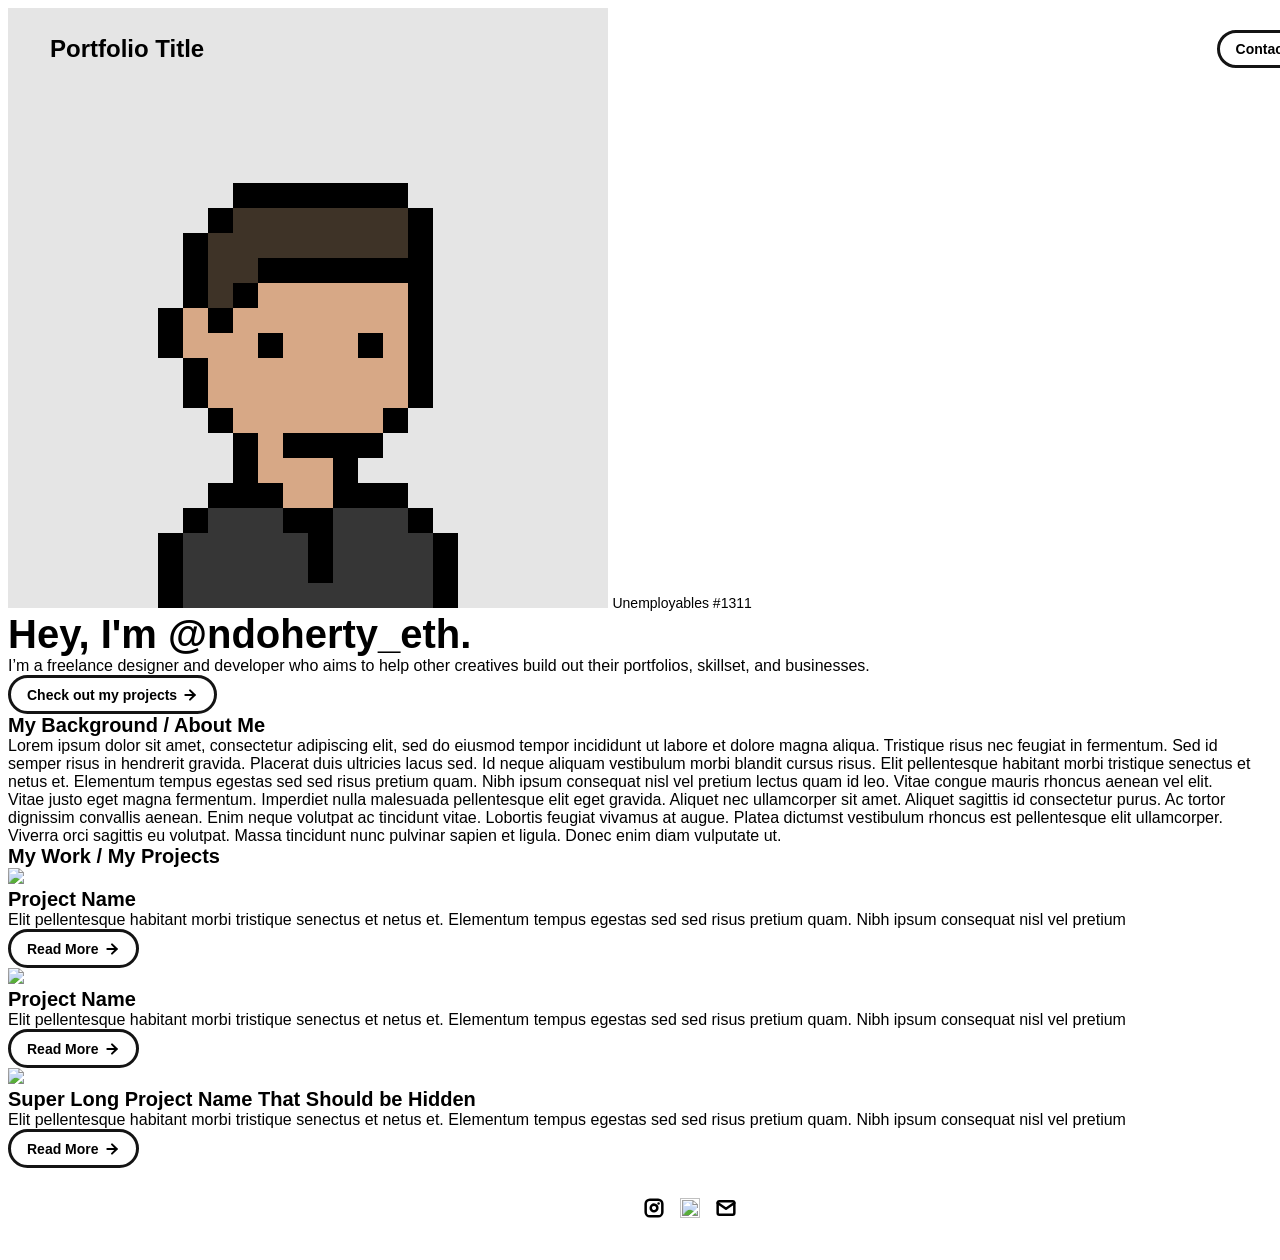
==== index.html @ 37596f7f "Initial commit" ====
<!DOCTYPE html>
<html lang="en">
	<head>
		<meta charset="utf-8">

    <!-- 
      TODO

      Upload your Unemployable (or whatever photo you like) to the assets/images folder
      and change the name of the image below to match the uploaded one

      Change the title in the <title> tag to whatever you would like the title of your portfolio to be

      This should be the same across all pages.
     -->
    <link rel="icon" href="./assets/images/1311.png" />
		<title>Unemployables Portfolio</title>
    <meta name="description" content="A portfolio template for the Unemployables community.">
    <meta name="viewport" content="width=device-width, initial-scale=1" />

		<link rel="stylesheet" href="./css/layout.css">
    <link rel="stylesheet" href="./css/typography.css">
    <link rel="stylesheet" href="./css/utilities.css">

		<script defer src="./js/script.js"></script>
	</head>
	<body>
    <!-- NAVBAR -->
    <div class="navbar">
      <a class="nav-title-link" href="./index.html">
        <!-- TODO - Change the "Portfolio Title" to whatever you want displayed in the top left -->
        <span class="nav-title">Portfolio Title</span>
         <!-- TODO - Change the email after 'mailto:' to your email address for contact -->
        <a class="button" href="mailto:whitevans.eth@gmail.com">
          <span class="button-text">Contact Me</span>
        </a>
      </a>
    </div>

    <!-- MAIN PAGE CONTENT -->
    <div id="main-content">

      <!-- PORTFOLIO HEADER -->
      <div id="portfolio-header">
        <div id="portfolio-header-image-container">
          <!-- 
            TODO

            - Change the img "src" attribute to point to the Unemployable image you uploaded (or whatever image).
            - Change the number to point to your Unemployable & replace the OpenSea link with your own
            - If you aren't using an Unemployable as your image, remove the entire "a" element
          -->
          <img src="./assets/images/1311.png" class="portfolio-header-image">
          <a class="no-underline" target="_blank" href="https://opensea.io/assets/0xe0be388ab81c47b0f098d2030a1c9ef190691a8a/1311">
            <span class="image-caption">Unemployables #1311</span>
          </a>
        </div>

          <!-- 
            TODO

            - Change the main-title to whatver you want
            - Change the body-text after that to a quick introduction to what you do
            - Edit the button text if you feel like it. It will link to the projects section below.
          -->
        <div id="portfolio-header-text-container">
            <div class="header-text">
              <span class="main-title">Hey, I'm @ndoherty_eth.</span>
              <div class="body-text">I’m a freelance designer and developer who aims to help other creatives build out their portfolios, skillset, and businesses.</div>
            </div>
            <a class="button" id="my-work-link">
              <span class="button-text">Check out my projects</span> 
              <image src="./assets/icons/arrow-right.svg" class="right-arrow-icon"/>
            </a>
        </div>
      </div>

      <!-- ABOUT SECTION -->
      <!-- 
        TODO

        - Change the subheader-text to whatever header you want
        - Add paragraphs using the <div class="body-text"></div> elements in the "about-section-content"
      -->
      <div id="about-section">
        <span class="subheader-text">My Background / About Me</span>
        <div class="about-section-content">
          <div class="body-text">Lorem ipsum dolor sit amet, consectetur adipiscing elit, sed do eiusmod tempor incididunt ut labore et dolore magna aliqua. Tristique risus nec feugiat in fermentum. Sed id semper risus in hendrerit gravida. Placerat duis ultricies lacus sed. Id neque aliquam vestibulum morbi blandit cursus risus. Elit pellentesque habitant morbi tristique senectus et netus et. Elementum tempus egestas sed sed risus pretium quam. Nibh ipsum consequat nisl vel pretium lectus quam id leo. Vitae congue mauris rhoncus aenean vel elit.</div>
          <div class="body-text">Vitae justo eget magna fermentum. Imperdiet nulla malesuada pellentesque elit eget gravida. Aliquet nec ullamcorper sit amet. Aliquet sagittis id consectetur purus. Ac tortor dignissim convallis aenean. Enim neque volutpat ac tincidunt vitae. Lobortis feugiat vivamus at augue. Platea dictumst vestibulum rhoncus est pellentesque elit ullamcorper. Viverra orci sagittis eu volutpat. Massa tincidunt nunc pulvinar sapien et ligula. Donec enim diam vulputate ut.</div>
        </div>
      </div>

      <!-- PROJECTS / MY WORK SECTION -->
      <div id="my-work-section">
        <!-- TODO - Change the subheader-text to whatever you want the Projects section header to say -->
        <span class="subheader-text">My Work / My Projects</span>

        <div class="projects-container">
          <!-- 
            TODO

            This is where the project cards live. Here's a base level project card for you to copy:
            <div class="project-card">
              <img src="./assets/images/IMAGE_NAME" class="project-image">
              <div class="project-card-text-container">
                <div class="subheader-text project-title">PROJECT_NAME</div>
                <div class="body-text project-card-text">SMALL_PROJECT_DESCRIPTION</div>
              </div>
              <a class="button" href="./project-pages/PROJECT_PAGE_NAME.html">
                <span class="button-text">Read More</span>
                <image src="./assets/icons/arrow-right.svg" class="right-arrow-icon"/>
              </a>
            </div>

            - To add a project to the this area, copy the above, paste it below this comment, and change the following:
                - IMAGE_NAME: the name of the image file in assets/images
                - PROJECT_NAME: the name of the project (keep it short, it only shows 1 line)
                - SMALL_PROJECT_DESCRIPTION: a quick project description (max 4 lines)
                - PROJECT_PAGE_NAME.html: the html filename for the project (must be in project-pages folder)
          -->
          <div class="project-card">
            <img src="./assets/images/desktop.jpeg" class="project-image">
            <div class="project-card-text-container">
              <div class="subheader-text project-title">Project Name</div>
              <div class="body-text project-card-text">Elit pellentesque habitant morbi tristique senectus et netus et. Elementum tempus egestas sed sed risus pretium quam. Nibh ipsum consequat nisl vel pretium</div>
            </div>
            <a class="button" href="./project-pages/project-template.html">
              <span class="button-text">Read More</span>
              <image src="./assets/icons/arrow-right.svg" class="right-arrow-icon"/>
            </a>
          </div>
          <div class="project-card">
            <img src="./assets/images/code.jpeg" class="project-image">
            <div class="project-card-text-container">
              <div class="subheader-text project-title">Project Name</div>
              <div class="body-text project-card-text">Elit pellentesque habitant morbi tristique senectus et netus et. Elementum tempus egestas sed sed risus pretium quam. Nibh ipsum consequat nisl vel pretium</div>
            </div>
            <a class="button" href="./project-pages/project-template.html">
              <span class="button-text">Read More</span>
              <image src="./assets/icons/arrow-right.svg" class="right-arrow-icon"/>
            </a>
          </div>
          <div class="project-card">
            <img src="./assets/images/sketchbook.jpeg" class="project-image">
            <div class="project-card-text-container">
              <div class="subheader-text project-title">Super Long Project Name That Should be Hidden</div>
              <div class="body-text project-card-text">Elit pellentesque habitant morbi tristique senectus et netus et. Elementum tempus egestas sed sed risus pretium quam. Nibh ipsum consequat nisl vel pretium</div>
            </div>
            <a class="button" href="./project-pages/project-template.html">
              <span class="button-text">Read More</span>
              <image src="./assets/icons/arrow-right.svg" class="right-arrow-icon"/>
            </a>
          </div>
        </div>
      </div>
    </div>

    <!-- FOOTER -->
    <div id="footer">
      <!-- 
        TODO - Change href to your Instagram account (can also delete entire "a" element if no Instagram) 

        This should be the same across all pages.
      -->
      <a class="icon-link" target="_blank" href="https://twitter.com/whitevans_eth">
        <image src="./assets/icons/instagram.svg" class="footer-icon"/>
      </a>
      <!-- 
        TODO - Change href to your Twitter account (can also delete entire "a" element if no Twitter) 
      
        This should be the same across all pages.
      -->
      <a class="icon-link" target="_blank" href="https://twitter.com/whitevans_eth">
        <image src="./assets/icons/twitter.svg" class="footer-icon"/>
      </a>
      <!-- 
        TODO - Change the email after "mailto" to your contact email 
      
        This should be the same across all pages.
      -->
      <a class="icon-link" href="mailto:whitevans.eth@gmail.com">
        <image src="./assets/icons/mail.svg" class="footer-icon"/>
      </a>
    </div>

	</body>
</html>
---- css/typography.css ----
body {
  font-family: "Helvetica Neue", Helvetica, Arial, sans-serif;
}

.nav-title {
  font-weight: 700;
  font-size: 24px;
}

.button-text {
  font-size: 14px;
  font-weight: 700;
}

.image-caption {
  font-size: 14px;
  font-weight: 500;
}

.main-title {
  font-size: 40px;
  font-weight: 700;
}

.subheader-text {
  font-size: 20px;
  font-weight: 700;
}

.body-text {
  font-size: 16px;
  font-weight: 500;
}

.project-card-text {
  overflow: hidden;
  text-overflow: ellipsis;
  display: -webkit-box;
  -webkit-line-clamp: 4;
  -webkit-box-orient: vertical;
}

.project-title {
  overflow: hidden;
  text-overflow: ellipsis;
  display: -webkit-box;
  -webkit-line-clamp: 1;
  -webkit-box-orient: vertical;
}
---- css/utilities.css ----
/* Icons */

.right-arrow-icon {
  width: 16px;
  height: 16px;
  margin-top: 1px;
}

.footer-icon {
  width: 20px;
  height: 20px;
}

a.icon-link {
  transition: transform 200ms ease-in-out;
}

a.icon-link:hover {
  cursor: pointer;
  stroke-width: 5;
  margin: 0;
  transform: rotate(15deg);
}


/* Navbar Styling */

.navbar {
  width: 100%;
  padding: 30px 50px;
  display: flex;
  justify-content: space-between;
  align-items: center;
  position: fixed;
  top: 0;
  left: 0;
}

.nav-title-link {
  color: black;
  text-decoration: none;
}

.nav-title-link:hover {
  text-decoration: underline;
}

/* Small devices (portrait tablets and large phones, 800px and below) */
@media only screen and (max-width: 800px) {
  .navbar {
    padding: 20px 20px;
    background-color: white
  }
}


/* Button Styling */

a.button {
  padding: 8px 16px;
  border: 3px solid #141414;
  border-radius: 50px;
  color: black;
  text-decoration: none;
  width: fit-content;
  display: flex;
  gap: 5px;
  align-items: center;
}

a.button:hover {
  text-decoration: underline;
  text-decoration-thickness: 2px;
  cursor: pointer;
}


/* Footer Styling */

#footer {
  width: 100%;
  display: flex;
  padding: 30px 50px;
  justify-content: center;
  align-items: center;
  gap: 16px;
}

/* Link Styling */
a.no-underline {
  text-decoration: none;
  color: black
}

a.no-underline:hover {
  text-decoration: underline;
  cursor: pointer;
}

/* Small devices (portrait tablets and large phones, 800px and below) */
@media only screen and (max-width: 800px) {
  #footer {
    padding: 20px 20px;
  }
}
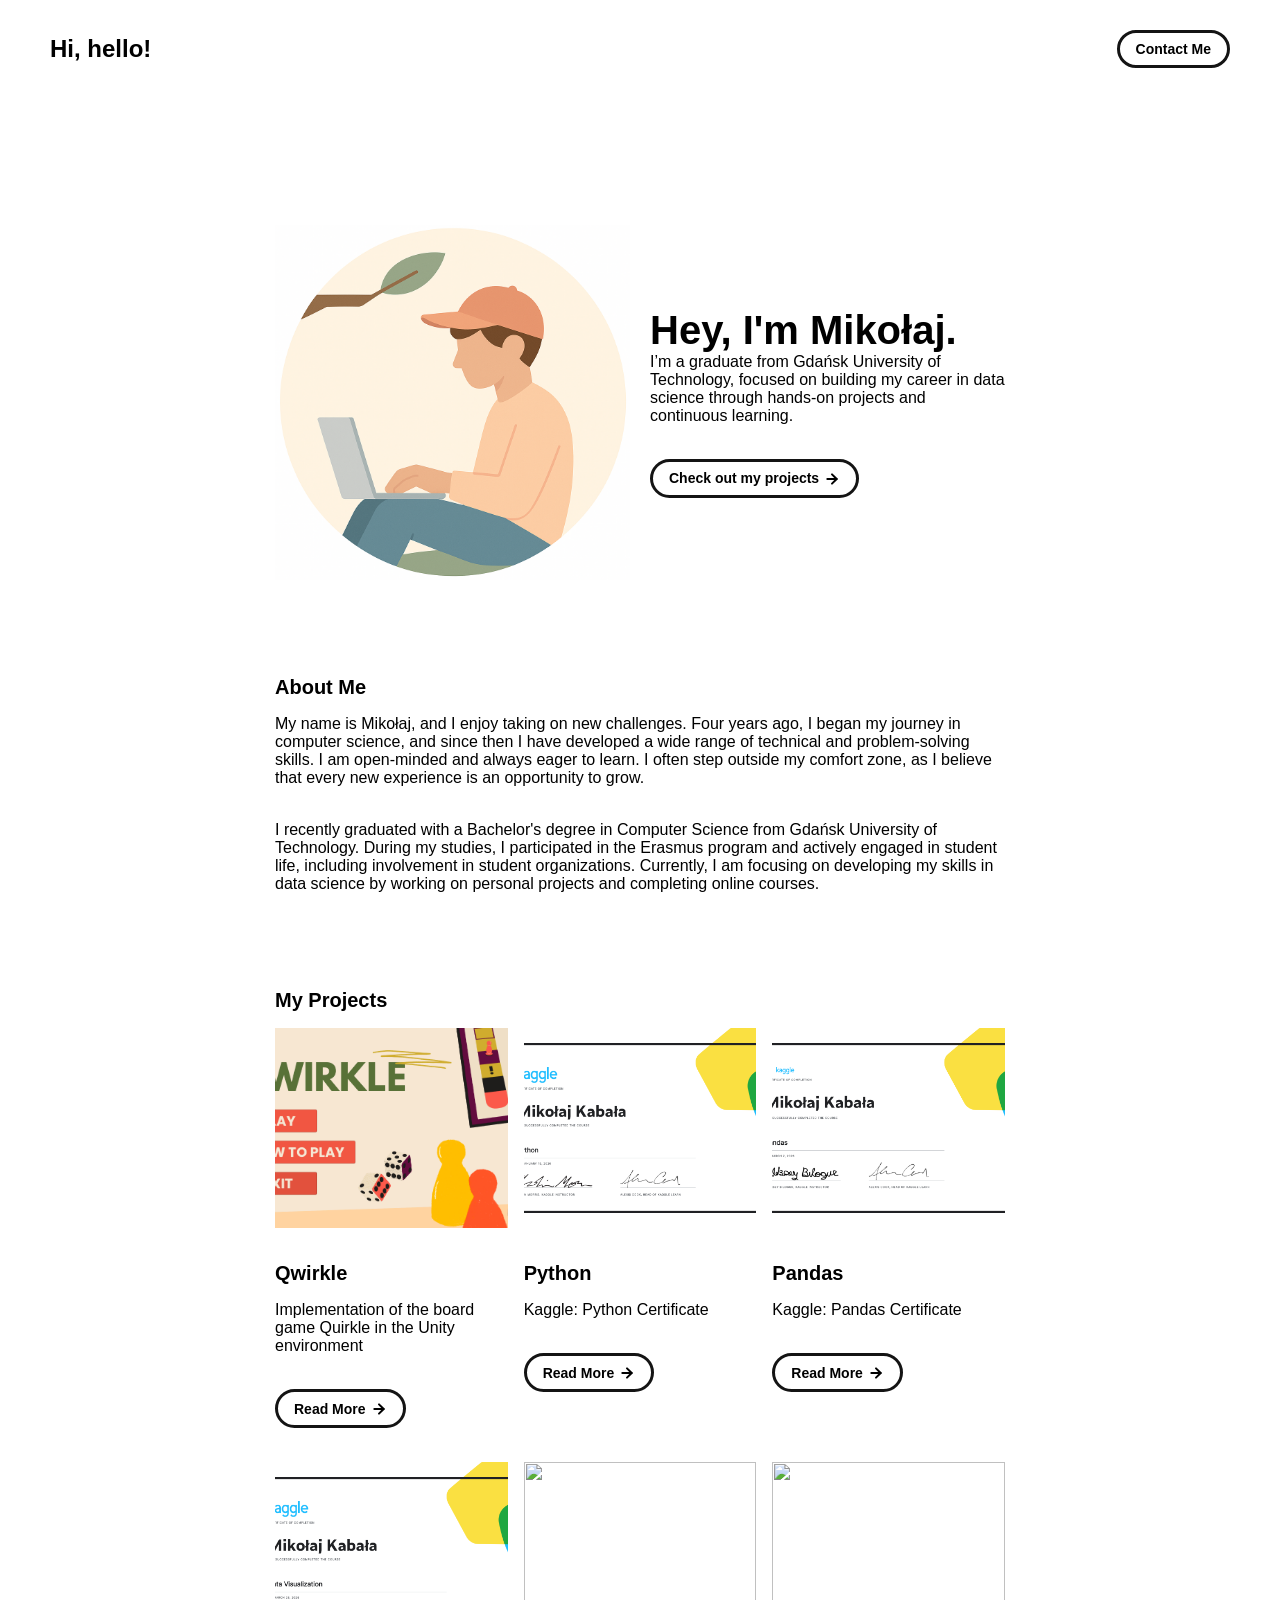
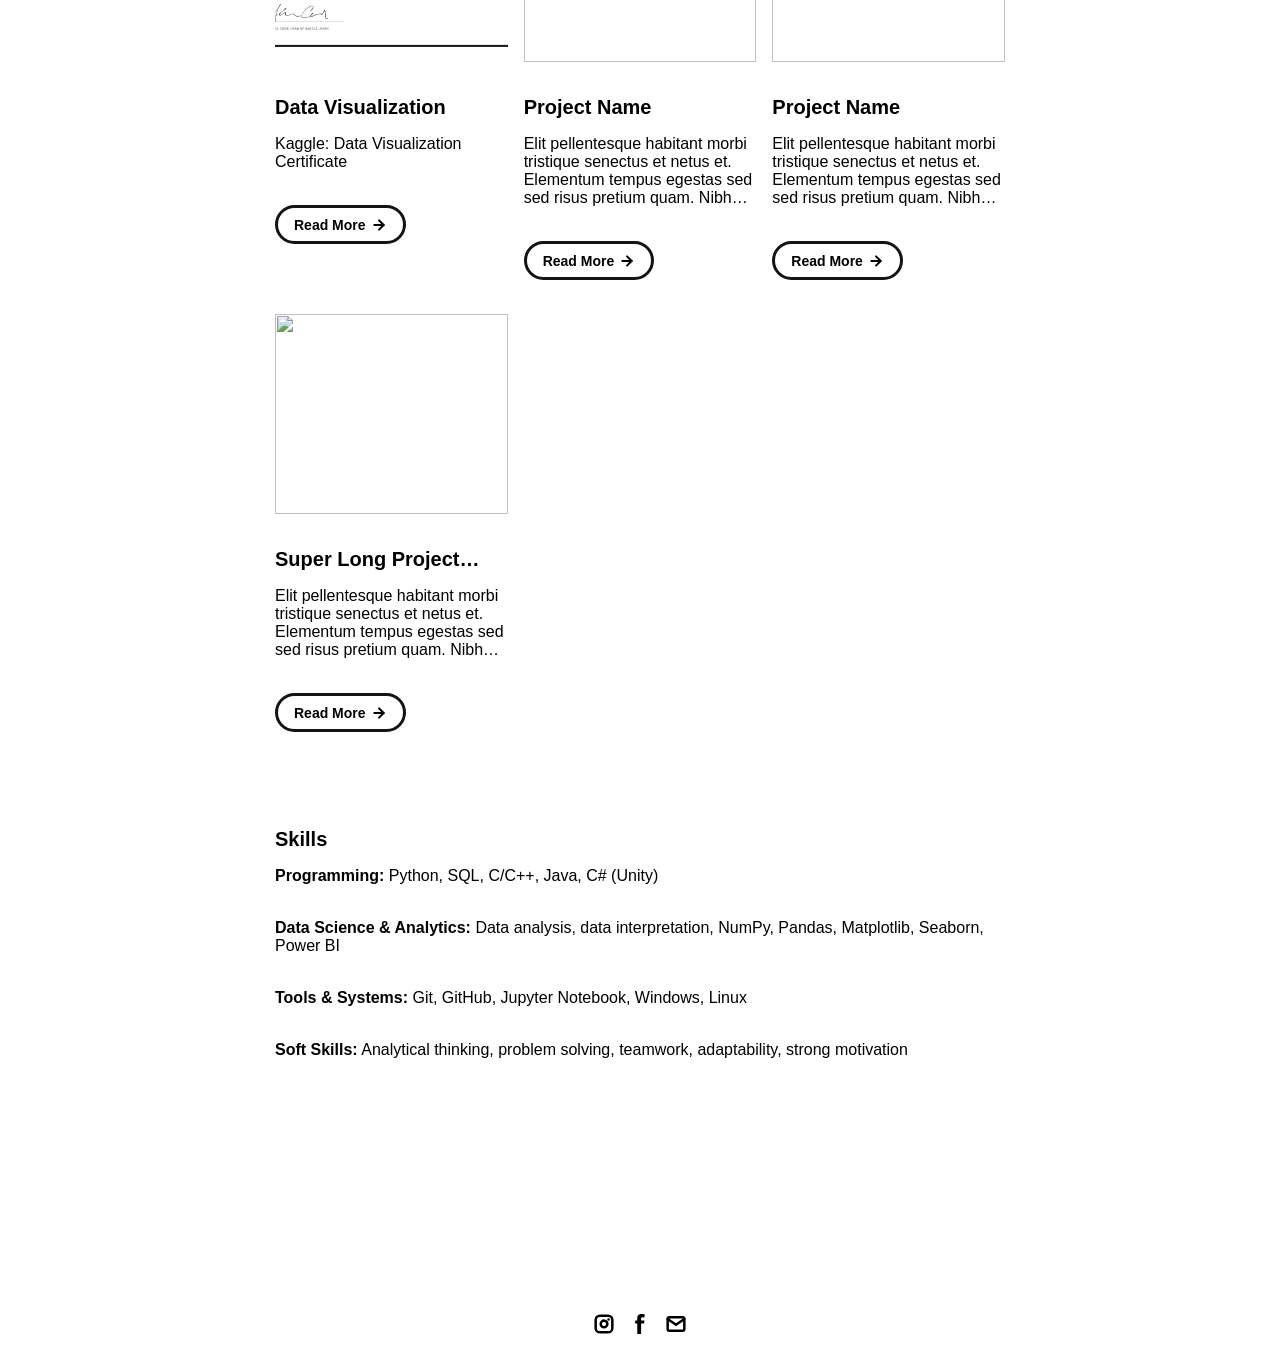
==== commit 44513ead: "Modyfikacja index.html. Ustawienie swoich danych. Wstawione certyfikaty i stronę dla Qwirkle." ====
--- a/index.html
+++ b/index.html
@@ -13,9 +13,9 @@
 
       This should be the same across all pages.
      -->
-    <link rel="icon" href="./assets/images/1311.png" />
-		<title>Unemployables Portfolio</title>
-    <meta name="description" content="A portfolio template for the Unemployables community.">
+    <link rel="icon" href="./assets/images/profile.png" />
+		<title>Portfolio, Mikołaj Kabała</title>
+    <meta name="description" content="A portfolio.">
     <meta name="viewport" content="width=device-width, initial-scale=1" />
 
 		<link rel="stylesheet" href="./css/layout.css">
@@ -29,9 +29,9 @@
     <div class="navbar">
       <a class="nav-title-link" href="./index.html">
         <!-- TODO - Change the "Portfolio Title" to whatever you want displayed in the top left -->
-        <span class="nav-title">Portfolio Title</span>
+        <span class="nav-title">Hi, hello!</span>
          <!-- TODO - Change the email after 'mailto:' to your email address for contact -->
-        <a class="button" href="mailto:whitevans.eth@gmail.com">
+        <a class="button" href="mailto:mikabala2003@gmail.com">
           <span class="button-text">Contact Me</span>
         </a>
       </a>
@@ -50,10 +50,7 @@
             - Change the number to point to your Unemployable & replace the OpenSea link with your own
             - If you aren't using an Unemployable as your image, remove the entire "a" element
           -->
-          <img src="./assets/images/1311.png" class="portfolio-header-image">
-          <a class="no-underline" target="_blank" href="https://opensea.io/assets/0xe0be388ab81c47b0f098d2030a1c9ef190691a8a/1311">
-            <span class="image-caption">Unemployables #1311</span>
-          </a>
+          <img src="./assets/images/profile.png" class="portfolio-header-image">
         </div>
 
           <!-- 
@@ -65,8 +62,8 @@
           -->
         <div id="portfolio-header-text-container">
             <div class="header-text">
-              <span class="main-title">Hey, I'm @ndoherty_eth.</span>
-              <div class="body-text">I’m a freelance designer and developer who aims to help other creatives build out their portfolios, skillset, and businesses.</div>
+              <span class="main-title">Hey, I'm Mikołaj.</span>
+              <div class="body-text">I’m a graduate from Gdańsk University of Technology, focused on building my career in data science through hands-on projects and continuous learning.</div>
             </div>
             <a class="button" id="my-work-link">
               <span class="button-text">Check out my projects</span> 
@@ -83,17 +80,17 @@
         - Add paragraphs using the <div class="body-text"></div> elements in the "about-section-content"
       -->
       <div id="about-section">
-        <span class="subheader-text">My Background / About Me</span>
+        <span class="subheader-text">About Me</span>
         <div class="about-section-content">
-          <div class="body-text">Lorem ipsum dolor sit amet, consectetur adipiscing elit, sed do eiusmod tempor incididunt ut labore et dolore magna aliqua. Tristique risus nec feugiat in fermentum. Sed id semper risus in hendrerit gravida. Placerat duis ultricies lacus sed. Id neque aliquam vestibulum morbi blandit cursus risus. Elit pellentesque habitant morbi tristique senectus et netus et. Elementum tempus egestas sed sed risus pretium quam. Nibh ipsum consequat nisl vel pretium lectus quam id leo. Vitae congue mauris rhoncus aenean vel elit.</div>
-          <div class="body-text">Vitae justo eget magna fermentum. Imperdiet nulla malesuada pellentesque elit eget gravida. Aliquet nec ullamcorper sit amet. Aliquet sagittis id consectetur purus. Ac tortor dignissim convallis aenean. Enim neque volutpat ac tincidunt vitae. Lobortis feugiat vivamus at augue. Platea dictumst vestibulum rhoncus est pellentesque elit ullamcorper. Viverra orci sagittis eu volutpat. Massa tincidunt nunc pulvinar sapien et ligula. Donec enim diam vulputate ut.</div>
+          <div class="body-text">My name is Mikołaj, and I enjoy taking on new challenges. Four years ago, I began my journey in computer science, and since then I have developed a wide range of technical and problem-solving skills. I am open-minded and always eager to learn. I often step outside my comfort zone, as I believe that every new experience is an opportunity to grow.</div>
+          <div class="body-text">I recently graduated with a Bachelor's degree in Computer Science from Gdańsk University of Technology. During my studies, I participated in the Erasmus program and actively engaged in student life, including involvement in student organizations. Currently, I am focusing on developing my skills in data science by working on personal projects and completing online courses.</div>
         </div>
       </div>
 
       <!-- PROJECTS / MY WORK SECTION -->
       <div id="my-work-section">
         <!-- TODO - Change the subheader-text to whatever you want the Projects section header to say -->
-        <span class="subheader-text">My Work / My Projects</span>
+        <span class="subheader-text">My Projects</span>
 
         <div class="projects-container">
           <!-- 
@@ -118,6 +115,58 @@
                 - SMALL_PROJECT_DESCRIPTION: a quick project description (max 4 lines)
                 - PROJECT_PAGE_NAME.html: the html filename for the project (must be in project-pages folder)
           -->
+          
+          <!-- Qwirle -->
+          <div class="project-card">
+            <img src="./assets/images/qwirkle.png" class="project-image">
+            <div class="project-card-text-container">
+              <div class="subheader-text project-title">Qwirkle</div>
+              <div class="body-text project-card-text">Implementation of the board game Quirkle in the Unity environment</div>
+            </div>
+            <a class="button" href="./project-pages/qwirkle.html">
+              <span class="button-text">Read More</span>
+              <image src="./assets/icons/arrow-right.svg" class="right-arrow-icon"/>
+            </a>
+          </div>
+
+          <!-- Cert Python -->
+          <div class="project-card">
+            <img src="./assets/images/certPython.png" class="project-image">
+            <div class="project-card-text-container">
+              <div class="subheader-text project-title">Python</div>
+              <div class="body-text project-card-text">Kaggle: Python Certificate</div>
+            </div>
+            <a class="button" href="https://www.kaggle.com/learn/python" target="_blank">
+              <span class="button-text">Read More</span>
+              <image src="./assets/icons/arrow-right.svg" class="right-arrow-icon"/>
+            </a>
+          </div>
+
+          <!-- Cert Pandas -->
+          <div class="project-card">
+            <img src="./assets/images/certPandas.png" class="project-image">
+            <div class="project-card-text-container">
+              <div class="subheader-text project-title">Pandas</div>
+              <div class="body-text project-card-text">Kaggle: Pandas Certificate</div>
+            </div>
+            <a class="button" href="https://www.kaggle.com/learn/pandas" target="_blank">
+              <span class="button-text">Read More</span>
+              <image src="./assets/icons/arrow-right.svg" class="right-arrow-icon"/>
+            </a>
+          </div>
+          
+          <!-- Cert Data Visualization -->
+          <div class="project-card">
+            <img src="./assets/images/certDataVisualization.png" class="project-image">
+            <div class="project-card-text-container">
+              <div class="subheader-text project-title">Data Visualization</div>
+              <div class="body-text project-card-text">Kaggle: Data Visualization Certificate</div>
+            </div>
+            <a class="button" href="https://www.kaggle.com/learn/data-visualization" target="_blank">
+              <span class="button-text">Read More</span>
+              <image src="./assets/icons/arrow-right.svg" class="right-arrow-icon"/>
+            </a>
+          </div>
           <div class="project-card">
             <img src="./assets/images/desktop.jpeg" class="project-image">
             <div class="project-card-text-container">
@@ -129,6 +178,7 @@
               <image src="./assets/icons/arrow-right.svg" class="right-arrow-icon"/>
             </a>
           </div>
+          
           <div class="project-card">
             <img src="./assets/images/code.jpeg" class="project-image">
             <div class="project-card-text-container">
@@ -153,8 +203,33 @@
           </div>
         </div>
       </div>
+
+        <!-- SKILLS -->
+        <div id="skills-section">
+          <span class="subheader-text">Skills</span>
+          <div class="skills-section-content">
+    
+            <div class="body-text">
+              <strong>Programming:</strong> Python, SQL, C/C++, Java, C# (Unity)
+            </div>
+
+            <div class="body-text">
+              <strong>Data Science & Analytics:</strong> Data analysis, data interpretation, NumPy, Pandas, Matplotlib, Seaborn, Power BI
+            </div>
+
+            <div class="body-text">
+              <strong>Tools & Systems:</strong> Git, GitHub, Jupyter Notebook, Windows, Linux
+            </div>
+
+            <div class="body-text">
+              <strong>Soft Skills:</strong> Analytical thinking, problem solving, teamwork, adaptability, strong motivation
+            </div>
+
+          </div>
+        </div>
     </div>
-
+    
+    
     <!-- FOOTER -->
     <div id="footer">
       <!-- 
@@ -162,7 +237,7 @@
 
         This should be the same across all pages.
       -->
-      <a class="icon-link" target="_blank" href="https://twitter.com/whitevans_eth">
+      <a class="icon-link" target="_blank" href="https://www.instagram.com/mikolaj.kabalaaa">
         <image src="./assets/icons/instagram.svg" class="footer-icon"/>
       </a>
       <!-- 
@@ -170,15 +245,15 @@
       
         This should be the same across all pages.
       -->
-      <a class="icon-link" target="_blank" href="https://twitter.com/whitevans_eth">
-        <image src="./assets/icons/twitter.svg" class="footer-icon"/>
+      <a class="icon-link" target="_blank" href="https://www.facebook.com/share/14WxhyULjJt/?mibextid=wwXIfr">
+        <image src="./assets/icons/fb.svg" class="footer-icon"/>
       </a>
       <!-- 
         TODO - Change the email after "mailto" to your contact email 
       
         This should be the same across all pages.
       -->
-      <a class="icon-link" href="mailto:whitevans.eth@gmail.com">
+      <a class="icon-link" href="mailto:mikabala2003@gmail.com">
         <image src="./assets/icons/mail.svg" class="footer-icon"/>
       </a>
     </div>
--- a/css/layout.css
+++ b/css/layout.css
@@ -0,0 +1,236 @@
+* {
+  box-sizing: border-box;
+}
+
+html {
+  text-size-adjust: none;
+  -webkit-text-size-adjust: none;
+  -moz-text-size-adjust: none;
+  -ms-text-size-adjust: none;
+}
+
+body {
+  margin: 0;
+  -webkit-font-smoothing: antialiased;
+  -moz-osx-font-smoothing: grayscale;
+}
+
+
+
+
+/* Main Page Layout */
+
+#main-content {
+  margin: 225px 425px;
+  display: flex;
+  flex-direction: column;
+  gap: 96px;
+}
+
+
+
+
+/* Portfolio Header */
+
+#portfolio-header {
+  display: flex;
+  gap: 20px;
+  align-items: center;
+}
+
+#portfolio-header-image-container {
+  display: flex;
+  flex-direction: column;
+  gap: 10px;
+  flex-basis: 50%;
+}
+
+.portfolio-header-image {
+  width: 100%;
+  height: auto;
+}
+
+#portfolio-header-text-container {
+  display: flex;
+  flex-direction: column;
+  gap: 34px;
+  flex-basis: 50%;
+}
+
+
+
+
+/* About Section */
+
+#about-section {
+  display: flex;
+  flex-direction: column;
+  gap: 16px;
+}
+
+.about-section-content {
+  display: flex;
+  flex-direction: column;
+  gap: 34px;
+}
+
+
+/* Skills Section */
+
+#skills-section {
+  display: flex;
+  flex-direction: column;
+  gap: 16px;
+}
+
+.skills-section-content {
+  display: flex;
+  flex-direction: column;
+  gap: 34px;
+}
+
+
+/* Project Section */
+
+#my-work-section {
+  display: flex;
+  flex-direction: column;
+  gap: 16px;
+}
+
+.projects-container {
+  display: flex;
+  gap: 34px 16px;
+  flex-wrap: wrap;
+}
+
+    /* Project Cards */
+
+    .project-card {
+      max-width: calc((100% - 32px) / 3);
+      display: flex;
+      flex-direction: column;
+      gap: 34px;
+    }
+
+    .project-card-text-container {
+      flex-direction: column;
+      display: flex;
+      gap: 16px
+    }
+
+    .project-image {
+      width: 100%;
+      height: 200px;
+      object-fit: cover;
+      object-position: center;
+    }
+
+
+
+
+/* Project Pages */
+
+#project-header {
+  display: flex;
+  flex-direction: column;
+  gap: 16px;
+}
+
+.project-header-image {
+  width: 100%;
+  height: auto;
+}
+
+#project-details {
+  display: flex;
+  flex-direction: column;
+  gap: 16px;
+}
+
+.project-details-content {
+  display: flex;
+  flex-direction: column;
+  gap: 34px;
+}
+
+    /* Project Gallery */
+
+    #project-gallery {
+      display: flex;
+      flex-direction: column;
+      gap: 16px;
+    }
+
+    .project-gallery-content {
+      display: flex;
+      flex-wrap: wrap;
+      gap: 34px 16px;
+    }
+
+    .gallery-image-container {
+      width: 100%;
+      display: flex;
+      flex-direction: column;
+      gap: 10px;
+    }
+
+    .gallery-image-container.half-width {
+      width: calc((100% - 16px) / 2);
+    }
+
+    .gallery-image {
+      width: 100%;
+      height: auto;
+    }
+
+
+/* Extra Extra large devices (large laptops and desktops, 1200px and below) */
+@media only screen and (max-width: 1600px) {
+  #main-content {
+    margin: 225px 275px;
+  }
+}
+
+/* Extra large devices (large laptops and desktops, 1200px and below) */
+@media only screen and (max-width: 1200px) {
+  #main-content {
+    margin: 225px 175px;
+  }
+}
+
+/* Large devices (laptops/desktops, 1000px and below) */
+@media only screen and (max-width: 1000px) {
+  #main-content {
+    margin: 225px 75px;
+  }
+}
+
+/* Small devices (portrait tablets and large phones, 800px and below) */
+@media only screen and (max-width: 800px) {
+  #main-content {
+    margin: 150px 50px;
+  }
+
+  #portfolio-header {
+    flex-direction: column;
+  }
+
+  .project-card {
+    max-width: calc((100% - 16px) / 2);
+  }
+}
+
+/* Small devices (portrait tablets and large phones, 600px and below) */
+@media only screen and (max-width: 600px) {
+  #main-content {
+    margin: 125px 20px;
+  }
+
+  .project-card {
+    max-width: 100%;
+  }
+}
+
+
+
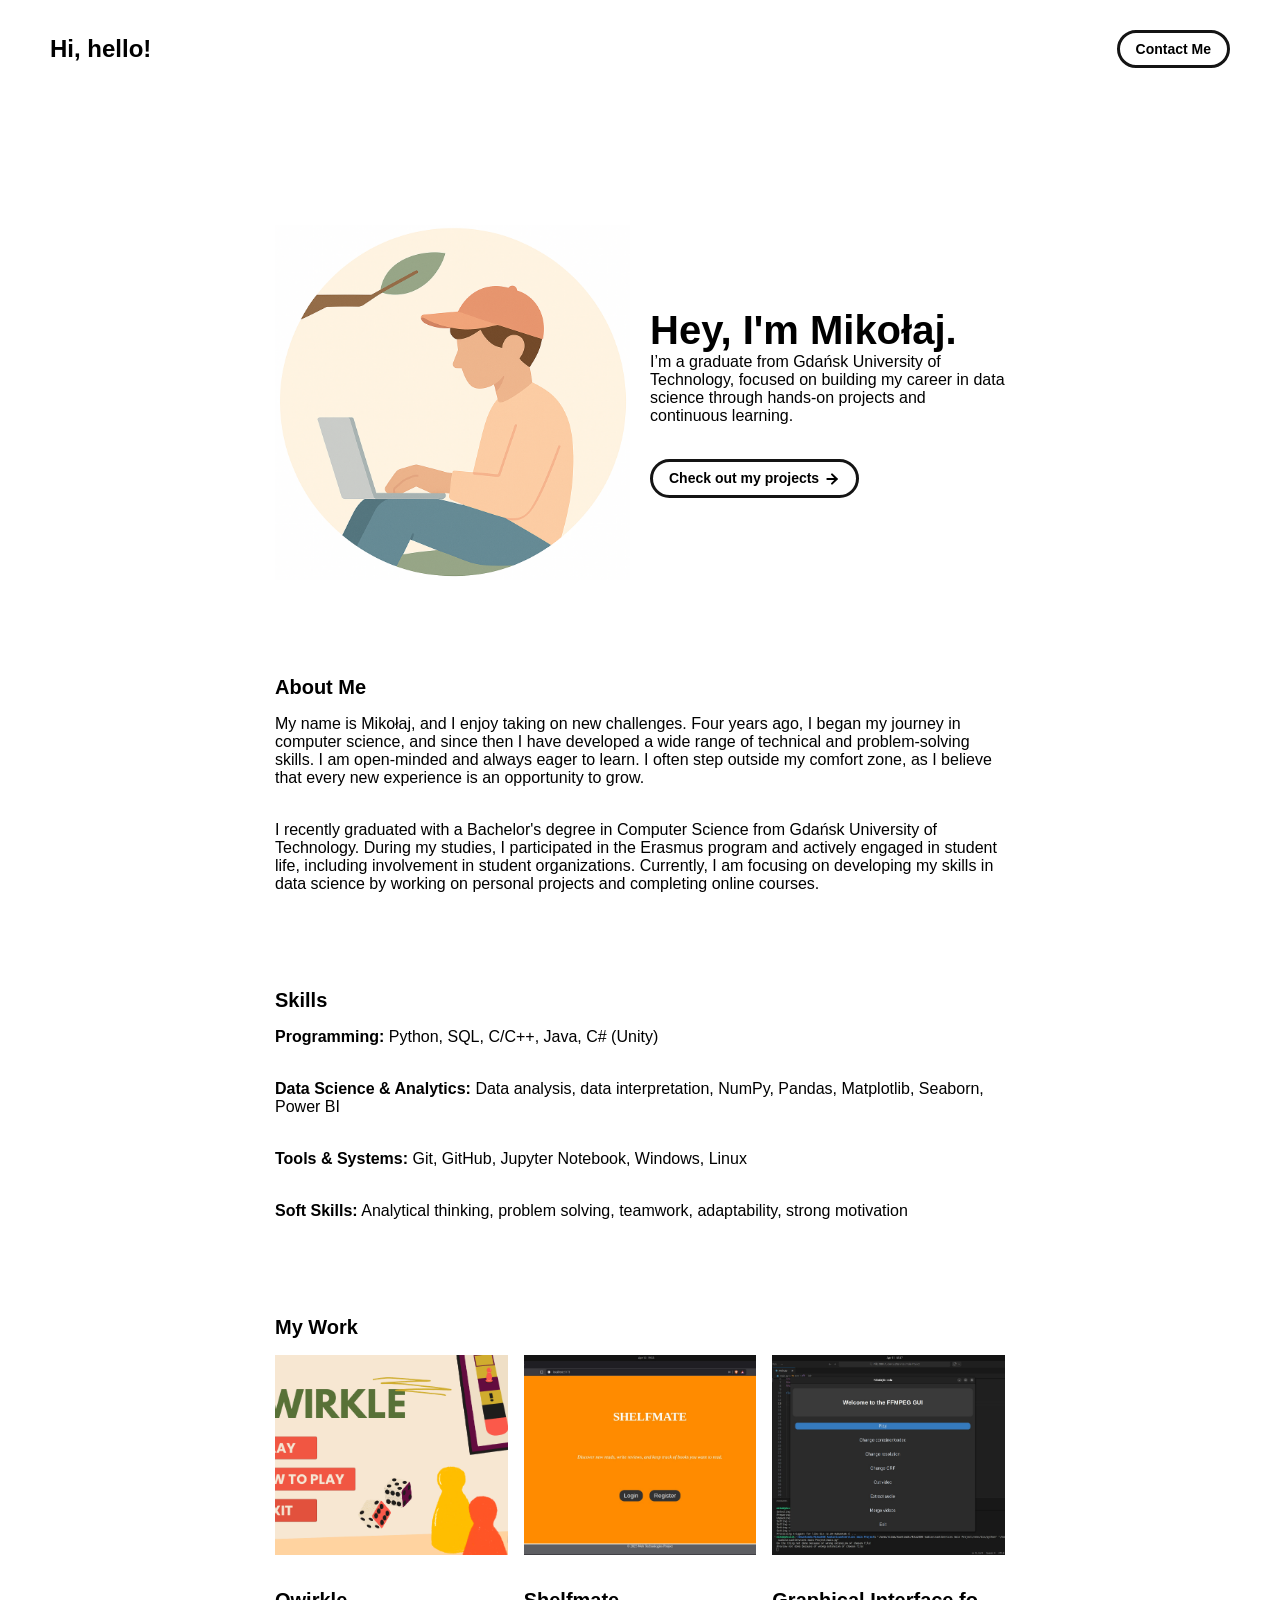
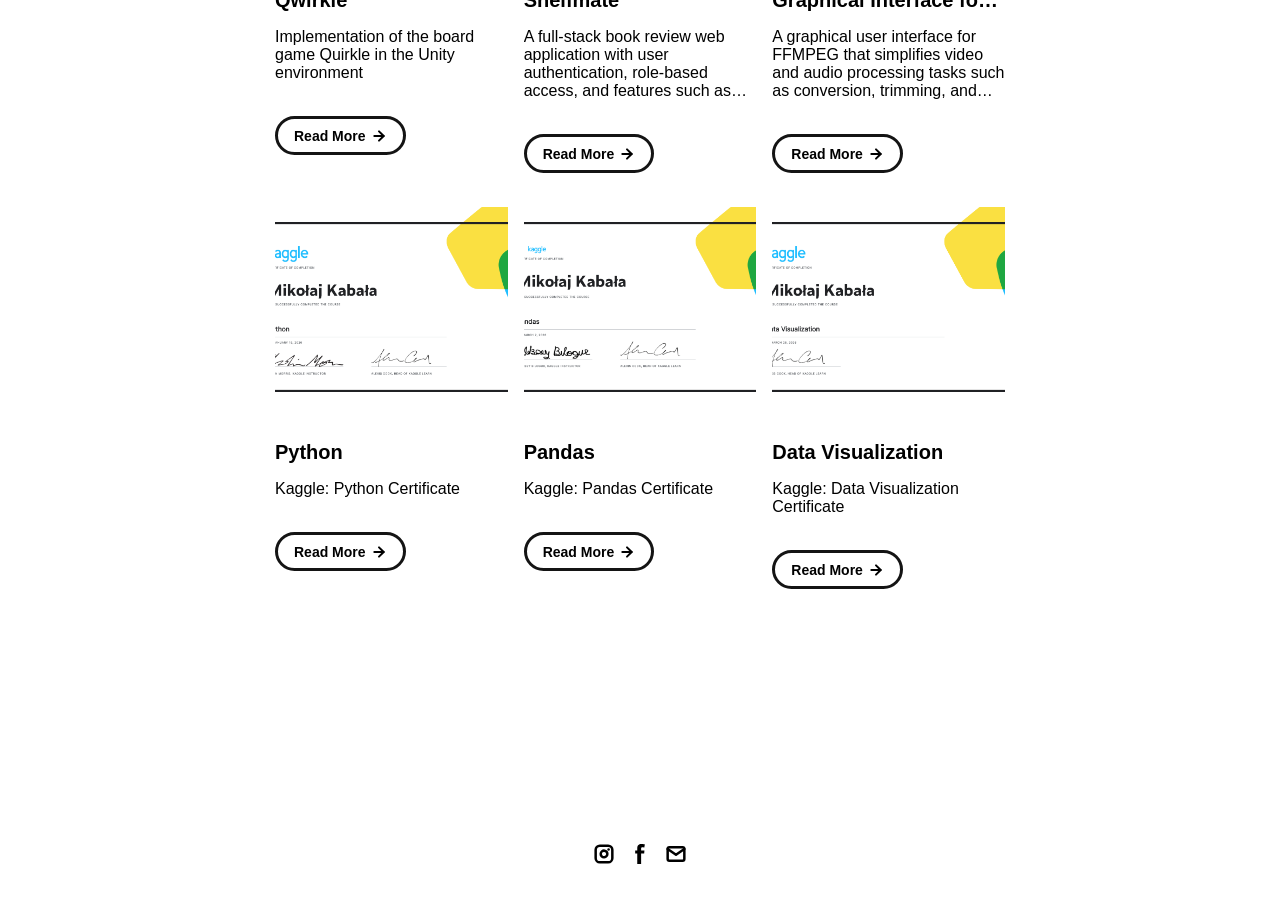
==== commit 69d6bf53: "Dodałem projekty i osobne page do nich" ====
--- a/index.html
+++ b/index.html
@@ -28,9 +28,9 @@
     <!-- NAVBAR -->
     <div class="navbar">
       <a class="nav-title-link" href="./index.html">
-        <!-- TODO - Change the "Portfolio Title" to whatever you want displayed in the top left -->
+        
         <span class="nav-title">Hi, hello!</span>
-         <!-- TODO - Change the email after 'mailto:' to your email address for contact -->
+        
         <a class="button" href="mailto:mikabala2003@gmail.com">
           <span class="button-text">Contact Me</span>
         </a>
@@ -43,23 +43,9 @@
       <!-- PORTFOLIO HEADER -->
       <div id="portfolio-header">
         <div id="portfolio-header-image-container">
-          <!-- 
-            TODO
-
-            - Change the img "src" attribute to point to the Unemployable image you uploaded (or whatever image).
-            - Change the number to point to your Unemployable & replace the OpenSea link with your own
-            - If you aren't using an Unemployable as your image, remove the entire "a" element
-          -->
           <img src="./assets/images/profile.png" class="portfolio-header-image">
         </div>
 
-          <!-- 
-            TODO
-
-            - Change the main-title to whatver you want
-            - Change the body-text after that to a quick introduction to what you do
-            - Edit the button text if you feel like it. It will link to the projects section below.
-          -->
         <div id="portfolio-header-text-container">
             <div class="header-text">
               <span class="main-title">Hey, I'm Mikołaj.</span>
@@ -73,12 +59,6 @@
       </div>
 
       <!-- ABOUT SECTION -->
-      <!-- 
-        TODO
-
-        - Change the subheader-text to whatever header you want
-        - Add paragraphs using the <div class="body-text"></div> elements in the "about-section-content"
-      -->
       <div id="about-section">
         <span class="subheader-text">About Me</span>
         <div class="about-section-content">
@@ -86,39 +66,40 @@
           <div class="body-text">I recently graduated with a Bachelor's degree in Computer Science from Gdańsk University of Technology. During my studies, I participated in the Erasmus program and actively engaged in student life, including involvement in student organizations. Currently, I am focusing on developing my skills in data science by working on personal projects and completing online courses.</div>
         </div>
       </div>
+      
+      <!-- SKILLS -->
+      <div id="skills-section">
+        <span class="subheader-text">Skills</span>
+        <div class="skills-section-content">
+  
+          <div class="body-text">
+            <strong>Programming:</strong> Python, SQL, C/C++, Java, C# (Unity)
+          </div>
+
+          <div class="body-text">
+            <strong>Data Science & Analytics:</strong> Data analysis, data interpretation, NumPy, Pandas, Matplotlib, Seaborn, Power BI
+          </div>
+
+          <div class="body-text">
+            <strong>Tools & Systems:</strong> Git, GitHub, Jupyter Notebook, Windows, Linux
+          </div>
+
+          <div class="body-text">
+            <strong>Soft Skills:</strong> Analytical thinking, problem solving, teamwork, adaptability, strong motivation
+          </div>
+
+        </div>
+      </div>
 
       <!-- PROJECTS / MY WORK SECTION -->
       <div id="my-work-section">
-        <!-- TODO - Change the subheader-text to whatever you want the Projects section header to say -->
-        <span class="subheader-text">My Projects</span>
+        <span class="subheader-text">My Work</span>
 
         <div class="projects-container">
-          <!-- 
-            TODO
-
-            This is where the project cards live. Here's a base level project card for you to copy:
-            <div class="project-card">
-              <img src="./assets/images/IMAGE_NAME" class="project-image">
-              <div class="project-card-text-container">
-                <div class="subheader-text project-title">PROJECT_NAME</div>
-                <div class="body-text project-card-text">SMALL_PROJECT_DESCRIPTION</div>
-              </div>
-              <a class="button" href="./project-pages/PROJECT_PAGE_NAME.html">
-                <span class="button-text">Read More</span>
-                <image src="./assets/icons/arrow-right.svg" class="right-arrow-icon"/>
-              </a>
-            </div>
-
-            - To add a project to the this area, copy the above, paste it below this comment, and change the following:
-                - IMAGE_NAME: the name of the image file in assets/images
-                - PROJECT_NAME: the name of the project (keep it short, it only shows 1 line)
-                - SMALL_PROJECT_DESCRIPTION: a quick project description (max 4 lines)
-                - PROJECT_PAGE_NAME.html: the html filename for the project (must be in project-pages folder)
-          -->
           
           <!-- Qwirle -->
           <div class="project-card">
-            <img src="./assets/images/qwirkle.png" class="project-image">
+            <img src="./assets/images/qwirkle/qwirkle.png" class="project-image">
             <div class="project-card-text-container">
               <div class="subheader-text project-title">Qwirkle</div>
               <div class="body-text project-card-text">Implementation of the board game Quirkle in the Unity environment</div>
@@ -129,9 +110,35 @@
             </a>
           </div>
 
+          <!-- Shelfmate -->
+          <div class="project-card">
+            <img src="./assets/images/Shelfmate/ShelfmateHome.jpg" class="project-image">
+            <div class="project-card-text-container">
+              <div class="subheader-text project-title">Shelfmate</div>
+              <div class="body-text project-card-text">A full-stack book review web application with user authentication, role-based access, and features such as book browsing, reviews, and personal reading lists.</div>
+            </div>
+            <a class="button" href="./project-pages/Shelfmate.html">
+              <span class="button-text">Read More</span>
+              <image src="./assets/icons/arrow-right.svg" class="right-arrow-icon"/>
+            </a>
+          </div>
+
+          <!-- FFMPEG -->
+          <div class="project-card">
+            <img src="./assets/images/FFMPEG/FFMPEG.jpg" class="project-image">
+            <div class="project-card-text-container">
+              <div class="subheader-text project-title">Graphical Interface for FFMPEG</div>
+              <div class="body-text project-card-text">A graphical user interface for FFMPEG that simplifies video and audio processing tasks such as conversion, trimming, and extraction.</div>
+            </div>
+            <a class="button" href="./project-pages/FFMPEG.html">
+              <span class="button-text">Read More</span>
+              <image src="./assets/icons/arrow-right.svg" class="right-arrow-icon"/>
+            </a>
+          </div>
+
           <!-- Cert Python -->
           <div class="project-card">
-            <img src="./assets/images/certPython.png" class="project-image">
+            <img src="./assets/images/cert/certPython.png" class="project-image">
             <div class="project-card-text-container">
               <div class="subheader-text project-title">Python</div>
               <div class="body-text project-card-text">Kaggle: Python Certificate</div>
@@ -144,7 +151,7 @@
 
           <!-- Cert Pandas -->
           <div class="project-card">
-            <img src="./assets/images/certPandas.png" class="project-image">
+            <img src="./assets/images/cert/certPandas.png" class="project-image">
             <div class="project-card-text-container">
               <div class="subheader-text project-title">Pandas</div>
               <div class="body-text project-card-text">Kaggle: Pandas Certificate</div>
@@ -157,7 +164,7 @@
           
           <!-- Cert Data Visualization -->
           <div class="project-card">
-            <img src="./assets/images/certDataVisualization.png" class="project-image">
+            <img src="./assets/images/cert/certDataVisualization.png" class="project-image">
             <div class="project-card-text-container">
               <div class="subheader-text project-title">Data Visualization</div>
               <div class="body-text project-card-text">Kaggle: Data Visualization Certificate</div>
@@ -167,92 +174,22 @@
               <image src="./assets/icons/arrow-right.svg" class="right-arrow-icon"/>
             </a>
           </div>
-          <div class="project-card">
-            <img src="./assets/images/desktop.jpeg" class="project-image">
-            <div class="project-card-text-container">
-              <div class="subheader-text project-title">Project Name</div>
-              <div class="body-text project-card-text">Elit pellentesque habitant morbi tristique senectus et netus et. Elementum tempus egestas sed sed risus pretium quam. Nibh ipsum consequat nisl vel pretium</div>
-            </div>
-            <a class="button" href="./project-pages/project-template.html">
-              <span class="button-text">Read More</span>
-              <image src="./assets/icons/arrow-right.svg" class="right-arrow-icon"/>
-            </a>
-          </div>
-          
-          <div class="project-card">
-            <img src="./assets/images/code.jpeg" class="project-image">
-            <div class="project-card-text-container">
-              <div class="subheader-text project-title">Project Name</div>
-              <div class="body-text project-card-text">Elit pellentesque habitant morbi tristique senectus et netus et. Elementum tempus egestas sed sed risus pretium quam. Nibh ipsum consequat nisl vel pretium</div>
-            </div>
-            <a class="button" href="./project-pages/project-template.html">
-              <span class="button-text">Read More</span>
-              <image src="./assets/icons/arrow-right.svg" class="right-arrow-icon"/>
-            </a>
-          </div>
-          <div class="project-card">
-            <img src="./assets/images/sketchbook.jpeg" class="project-image">
-            <div class="project-card-text-container">
-              <div class="subheader-text project-title">Super Long Project Name That Should be Hidden</div>
-              <div class="body-text project-card-text">Elit pellentesque habitant morbi tristique senectus et netus et. Elementum tempus egestas sed sed risus pretium quam. Nibh ipsum consequat nisl vel pretium</div>
-            </div>
-            <a class="button" href="./project-pages/project-template.html">
-              <span class="button-text">Read More</span>
-              <image src="./assets/icons/arrow-right.svg" class="right-arrow-icon"/>
-            </a>
-          </div>
         </div>
       </div>
-
-        <!-- SKILLS -->
-        <div id="skills-section">
-          <span class="subheader-text">Skills</span>
-          <div class="skills-section-content">
-    
-            <div class="body-text">
-              <strong>Programming:</strong> Python, SQL, C/C++, Java, C# (Unity)
-            </div>
-
-            <div class="body-text">
-              <strong>Data Science & Analytics:</strong> Data analysis, data interpretation, NumPy, Pandas, Matplotlib, Seaborn, Power BI
-            </div>
-
-            <div class="body-text">
-              <strong>Tools & Systems:</strong> Git, GitHub, Jupyter Notebook, Windows, Linux
-            </div>
-
-            <div class="body-text">
-              <strong>Soft Skills:</strong> Analytical thinking, problem solving, teamwork, adaptability, strong motivation
-            </div>
-
-          </div>
-        </div>
     </div>
     
     
     <!-- FOOTER -->
     <div id="footer">
-      <!-- 
-        TODO - Change href to your Instagram account (can also delete entire "a" element if no Instagram) 
 
-        This should be the same across all pages.
-      -->
       <a class="icon-link" target="_blank" href="https://www.instagram.com/mikolaj.kabalaaa">
         <image src="./assets/icons/instagram.svg" class="footer-icon"/>
       </a>
-      <!-- 
-        TODO - Change href to your Twitter account (can also delete entire "a" element if no Twitter) 
-      
-        This should be the same across all pages.
-      -->
+
       <a class="icon-link" target="_blank" href="https://www.facebook.com/share/14WxhyULjJt/?mibextid=wwXIfr">
         <image src="./assets/icons/fb.svg" class="footer-icon"/>
       </a>
-      <!-- 
-        TODO - Change the email after "mailto" to your contact email 
-      
-        This should be the same across all pages.
-      -->
+
       <a class="icon-link" href="mailto:mikabala2003@gmail.com">
         <image src="./assets/icons/mail.svg" class="footer-icon"/>
       </a>
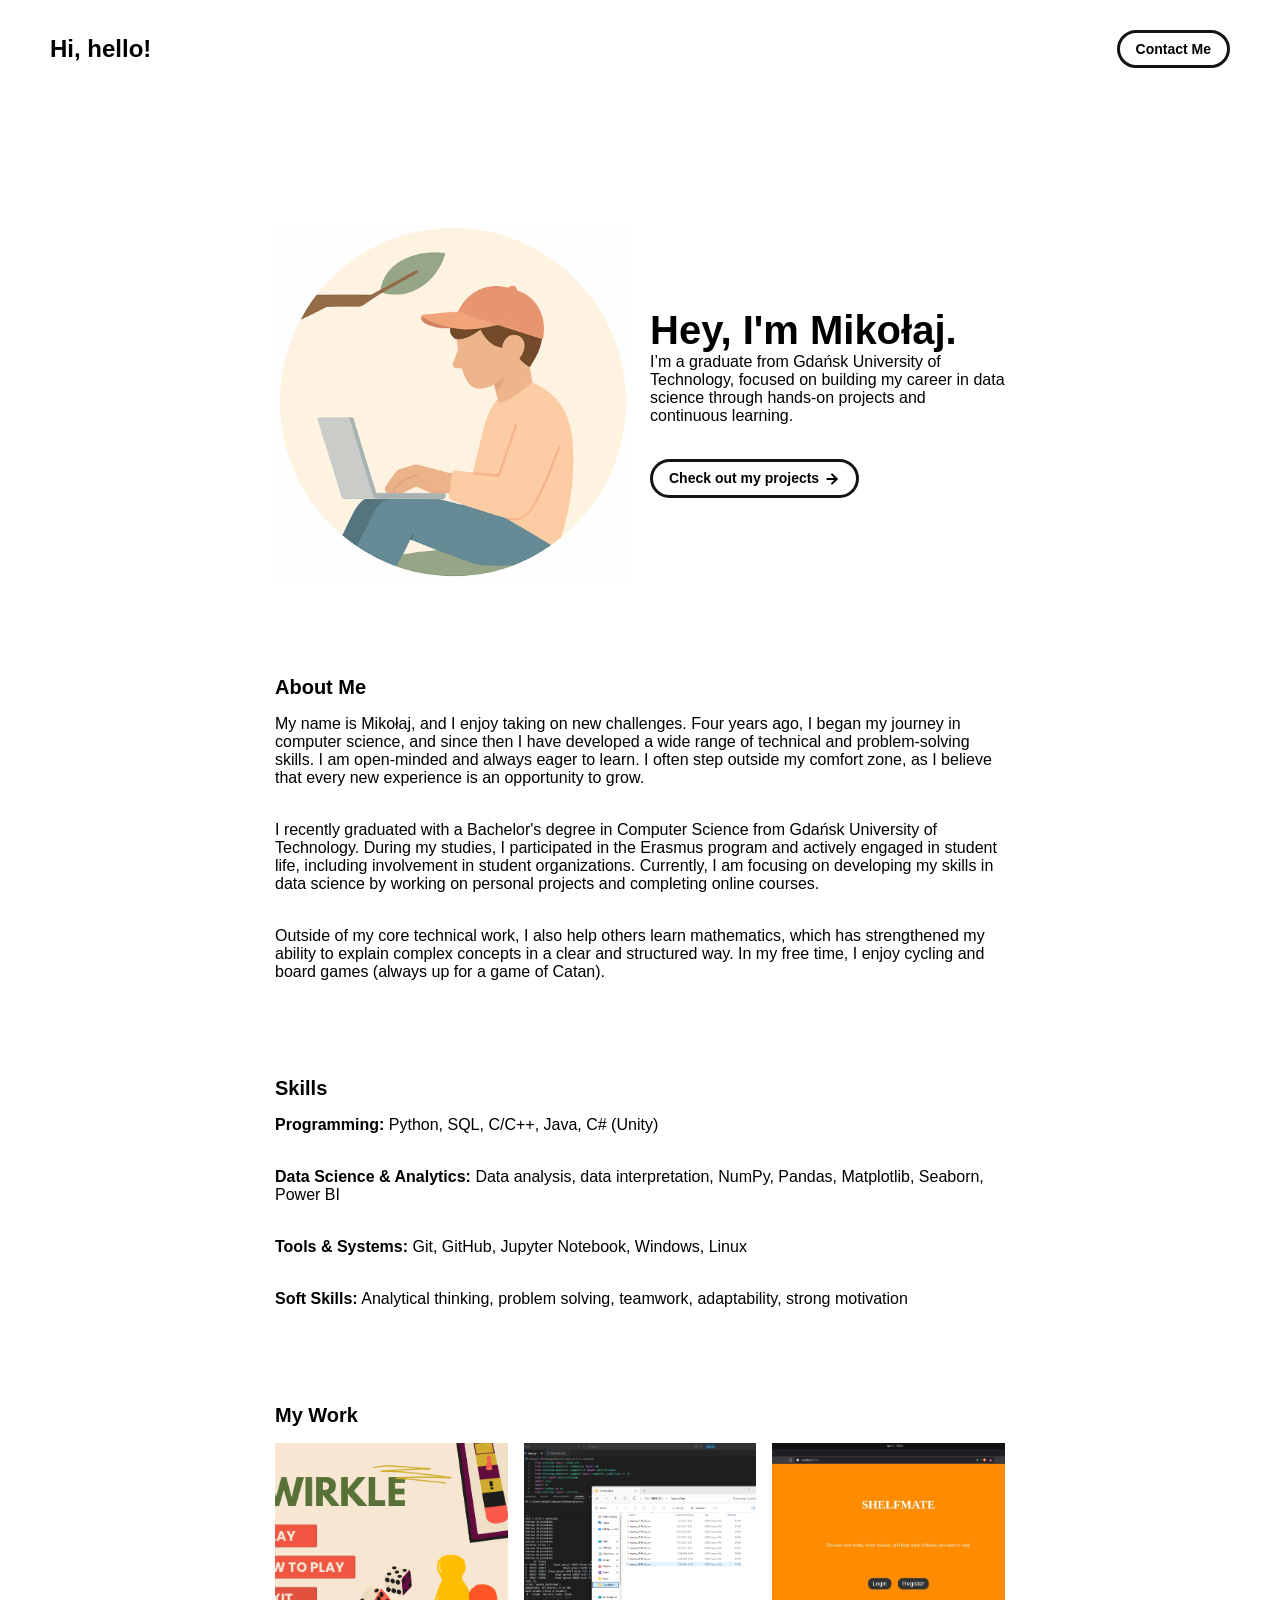
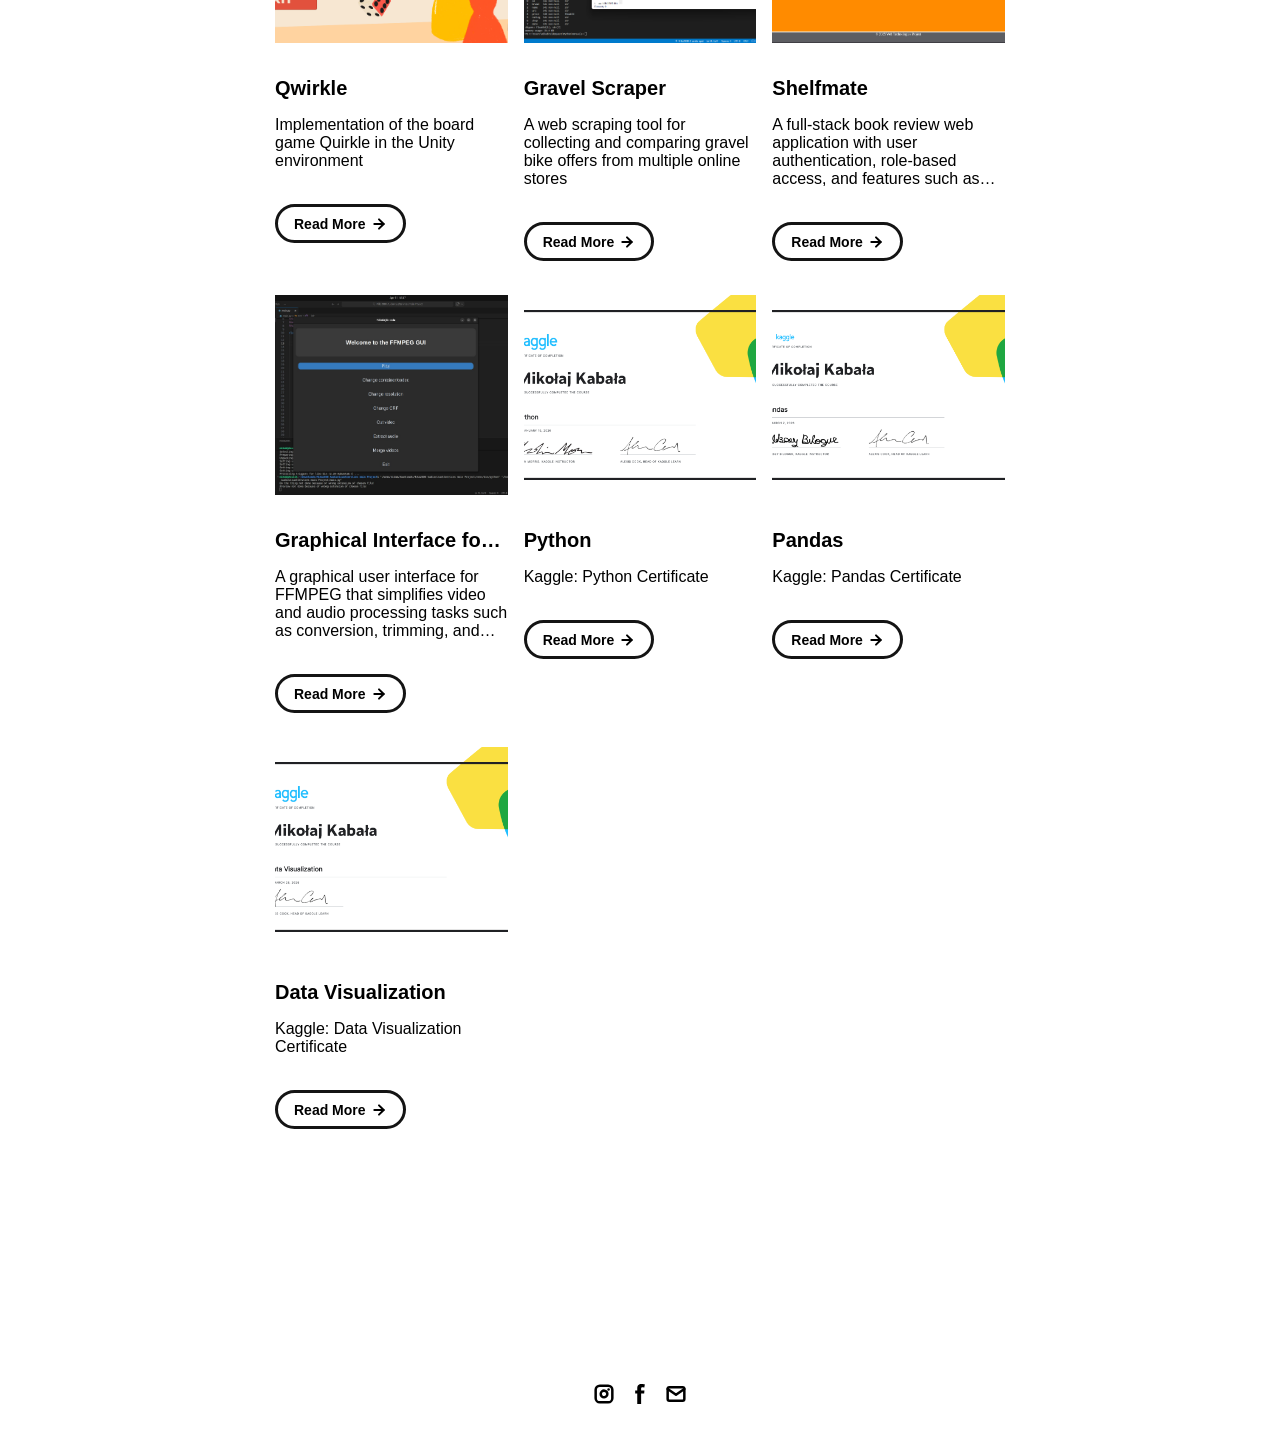
==== commit 46a9346f: "Dodanie gravel scrapera" ====
--- a/index.html
+++ b/index.html
@@ -64,6 +64,7 @@
         <div class="about-section-content">
           <div class="body-text">My name is Mikołaj, and I enjoy taking on new challenges. Four years ago, I began my journey in computer science, and since then I have developed a wide range of technical and problem-solving skills. I am open-minded and always eager to learn. I often step outside my comfort zone, as I believe that every new experience is an opportunity to grow.</div>
           <div class="body-text">I recently graduated with a Bachelor's degree in Computer Science from Gdańsk University of Technology. During my studies, I participated in the Erasmus program and actively engaged in student life, including involvement in student organizations. Currently, I am focusing on developing my skills in data science by working on personal projects and completing online courses.</div>
+          <div class="'body-text">Outside of my core technical work, I also help others learn mathematics, which has strengthened my ability to explain complex concepts in a clear and structured way. In my free time, I enjoy cycling and board games (always up for a game of Catan).</div>
         </div>
       </div>
       
@@ -110,12 +111,25 @@
             </a>
           </div>
 
+          <!-- Gravel Scraper -->
+          <div class="project-card">
+            <img src="./assets/images/gravels/data.png" class="project-image">
+            <div class="project-card-text-container">
+              <div class="subheader-text project-title">Gravel Scraper</div>
+              <div class="body-text project-card-text">A web scraping tool for collecting and comparing gravel bike offers from multiple online stores</div>
+            </div>
+            <a class="button" href="./project-pages/gravels.html">
+              <span class="button-text">Read More</span>
+              <image src="./assets/icons/arrow-right.svg" class="right-arrow-icon"/>
+            </a>
+          </div>
+
           <!-- Shelfmate -->
           <div class="project-card">
             <img src="./assets/images/Shelfmate/ShelfmateHome.jpg" class="project-image">
             <div class="project-card-text-container">
               <div class="subheader-text project-title">Shelfmate</div>
-              <div class="body-text project-card-text">A full-stack book review web application with user authentication, role-based access, and features such as book browsing, reviews, and personal reading lists.</div>
+              <div class="body-text project-card-text">A full-stack book review web application with user authentication, role-based access, and features such as book browsing, reviews, and personal reading lists</div>
             </div>
             <a class="button" href="./project-pages/Shelfmate.html">
               <span class="button-text">Read More</span>
@@ -128,7 +142,7 @@
             <img src="./assets/images/FFMPEG/FFMPEG.jpg" class="project-image">
             <div class="project-card-text-container">
               <div class="subheader-text project-title">Graphical Interface for FFMPEG</div>
-              <div class="body-text project-card-text">A graphical user interface for FFMPEG that simplifies video and audio processing tasks such as conversion, trimming, and extraction.</div>
+              <div class="body-text project-card-text">A graphical user interface for FFMPEG that simplifies video and audio processing tasks such as conversion, trimming, and extraction</div>
             </div>
             <a class="button" href="./project-pages/FFMPEG.html">
               <span class="button-text">Read More</span>
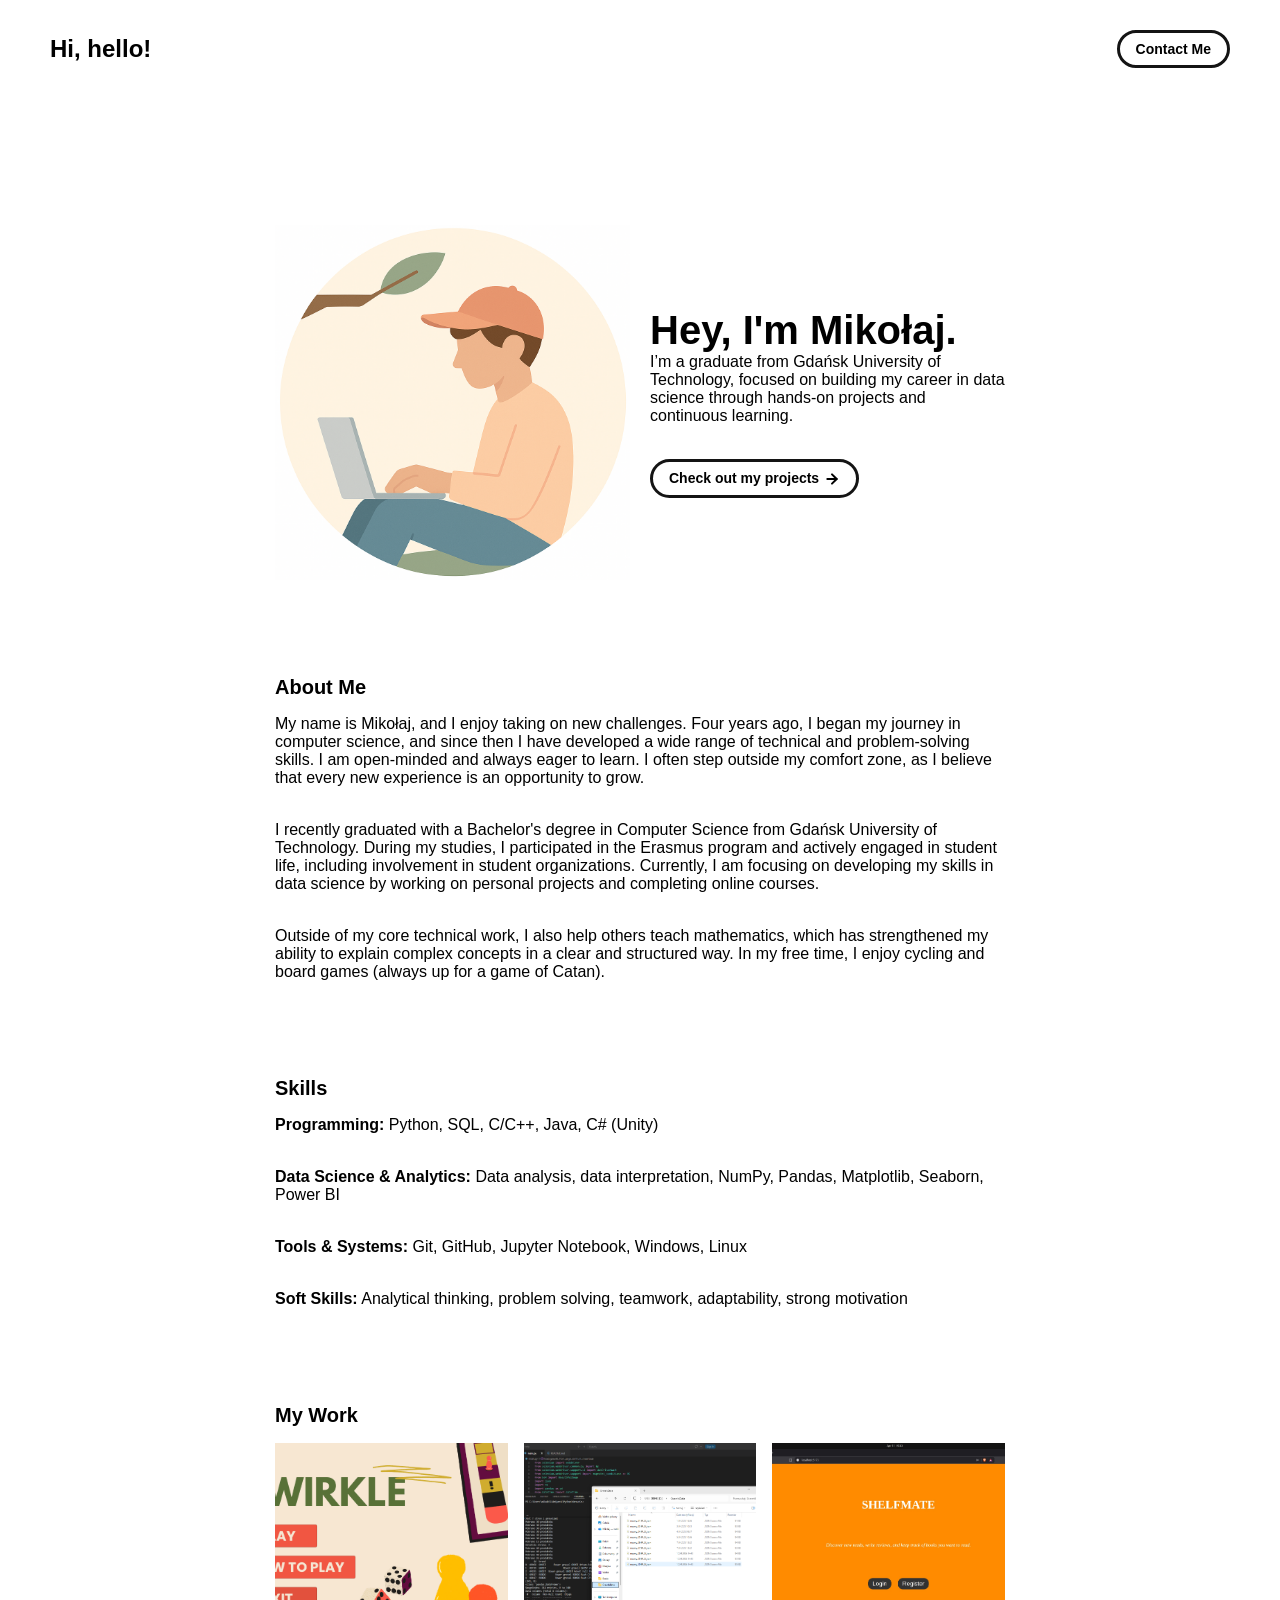
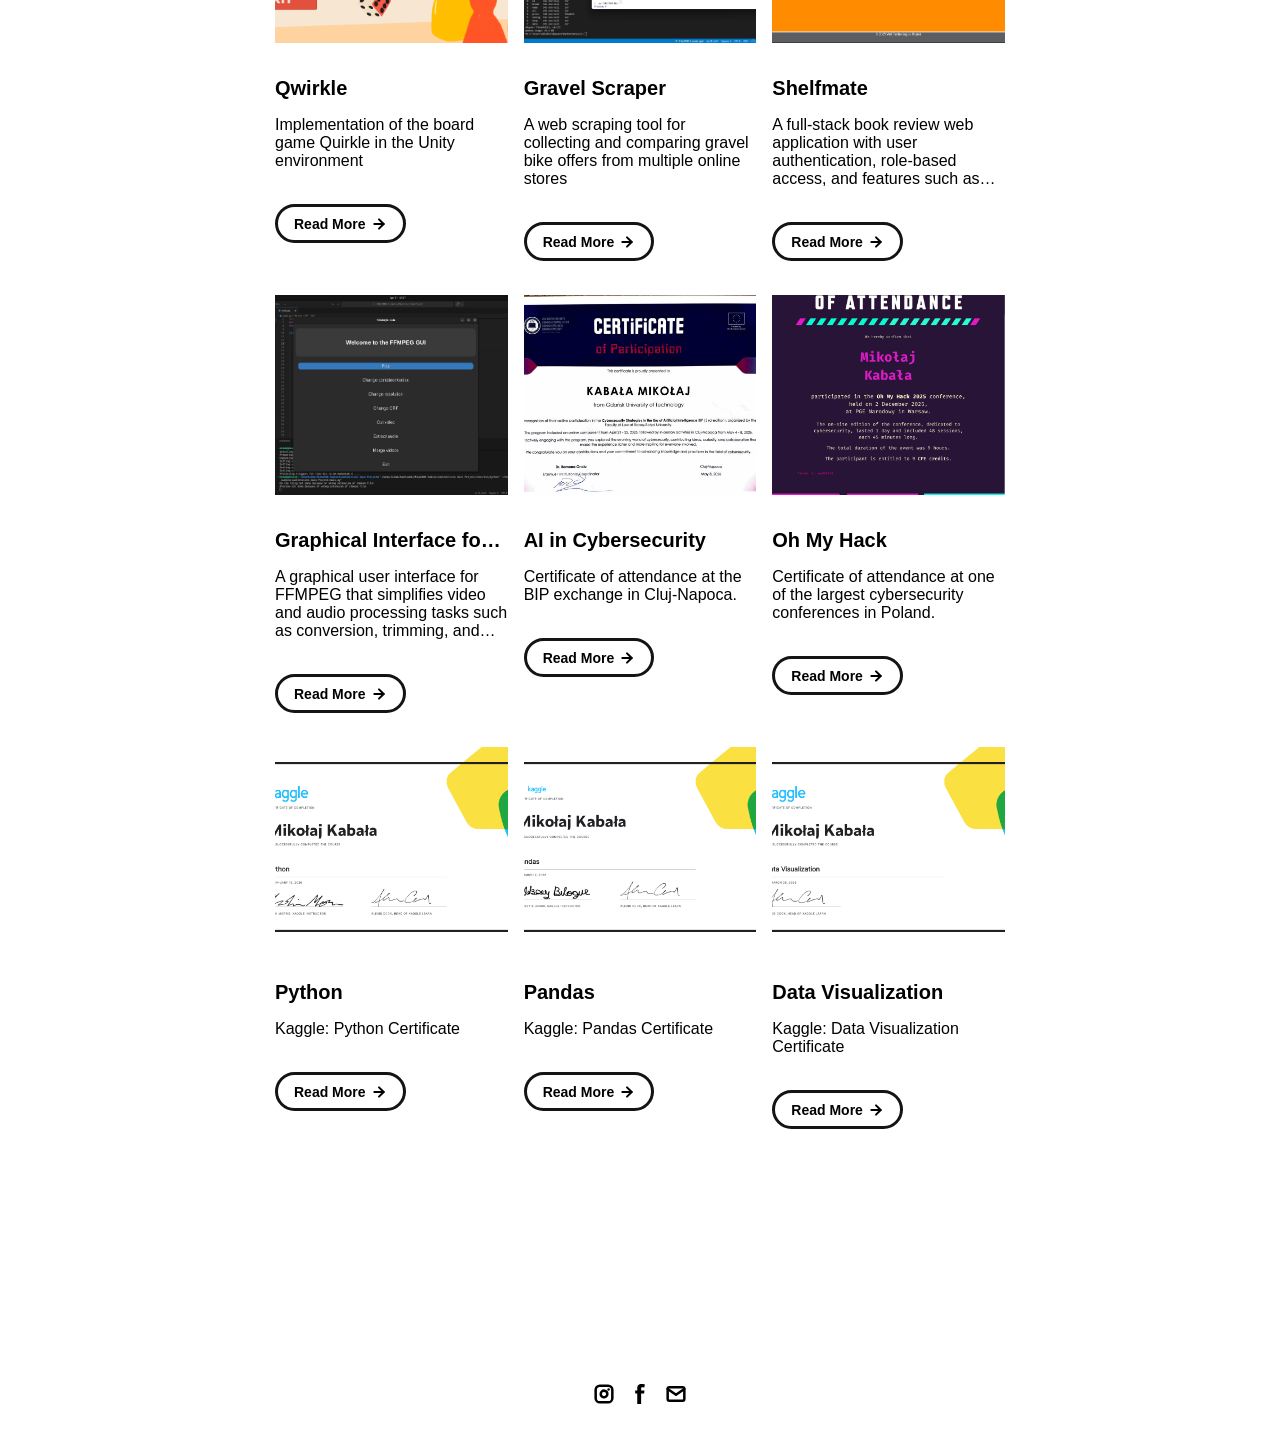
==== commit 29410c14: "Adding OMH cert and BIP page" ====
--- a/index.html
+++ b/index.html
@@ -3,16 +3,6 @@
 	<head>
 		<meta charset="utf-8">
 
-    <!-- 
-      TODO
-
-      Upload your Unemployable (or whatever photo you like) to the assets/images folder
-      and change the name of the image below to match the uploaded one
-
-      Change the title in the <title> tag to whatever you would like the title of your portfolio to be
-
-      This should be the same across all pages.
-     -->
     <link rel="icon" href="./assets/images/profile.png" />
 		<title>Portfolio, Mikołaj Kabała</title>
     <meta name="description" content="A portfolio.">
@@ -64,7 +54,7 @@
         <div class="about-section-content">
           <div class="body-text">My name is Mikołaj, and I enjoy taking on new challenges. Four years ago, I began my journey in computer science, and since then I have developed a wide range of technical and problem-solving skills. I am open-minded and always eager to learn. I often step outside my comfort zone, as I believe that every new experience is an opportunity to grow.</div>
           <div class="body-text">I recently graduated with a Bachelor's degree in Computer Science from Gdańsk University of Technology. During my studies, I participated in the Erasmus program and actively engaged in student life, including involvement in student organizations. Currently, I am focusing on developing my skills in data science by working on personal projects and completing online courses.</div>
-          <div class="'body-text">Outside of my core technical work, I also help others learn mathematics, which has strengthened my ability to explain complex concepts in a clear and structured way. In my free time, I enjoy cycling and board games (always up for a game of Catan).</div>
+          <div class="'body-text">Outside of my core technical work, I also help others teach mathematics, which has strengthened my ability to explain complex concepts in a clear and structured way. In my free time, I enjoy cycling and board games (always up for a game of Catan).</div>
         </div>
       </div>
       
@@ -149,6 +139,32 @@
               <image src="./assets/icons/arrow-right.svg" class="right-arrow-icon"/>
             </a>
           </div>
+          
+          <!-- BIP -->
+          <div class="project-card">
+            <img src="./assets/images/cert/certBIP.jpg" class="project-image">
+            <div class="project-card-text-container">
+              <div class="subheader-text project-title">AI in Cybersecurity</div>
+              <div class="body-text project-card-text">Certificate of attendance at the BIP exchange in Cluj-Napoca.</div>
+            </div>
+            <a class="button" href="./project-pages/bipCluj.html">
+              <span class="button-text">Read More</span>
+              <image src="./assets/icons/arrow-right.svg" class="right-arrow-icon"/>
+            </a>
+          </div>
+
+          <!-- Cert OMH -->
+          <div class="project-card">
+            <img src="./assets/images/cert/certOMH.png" class="project-image">
+            <div class="project-card-text-container">
+              <div class="subheader-text project-title">Oh My Hack</div>
+              <div class="body-text project-card-text">Certificate of attendance at one of the largest cybersecurity conferences in Poland.</div>
+            </div>
+            <a class="button" href="https://omhconf.pl/" target="_blank">
+              <span class="button-text">Read More</span>
+              <image src="./assets/icons/arrow-right.svg" class="right-arrow-icon"/>
+            </a>
+          </div>
 
           <!-- Cert Python -->
           <div class="project-card">
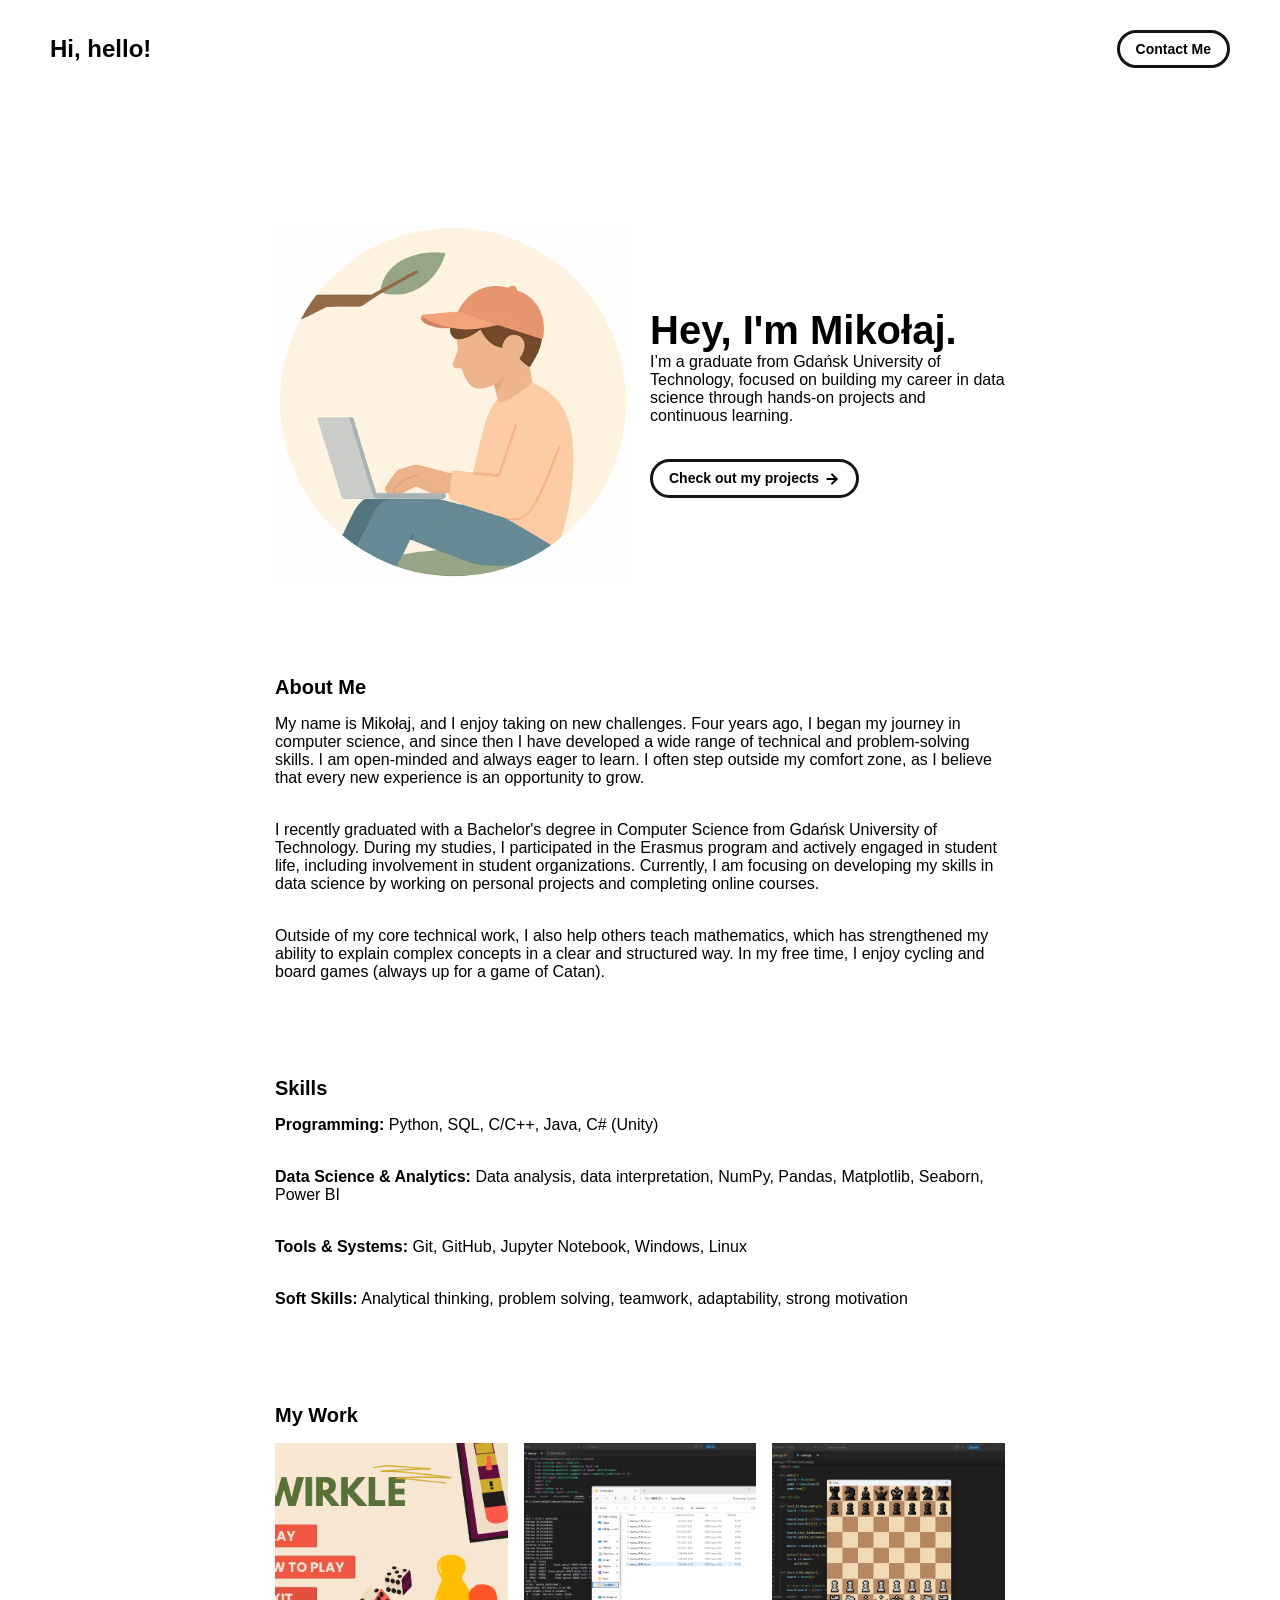
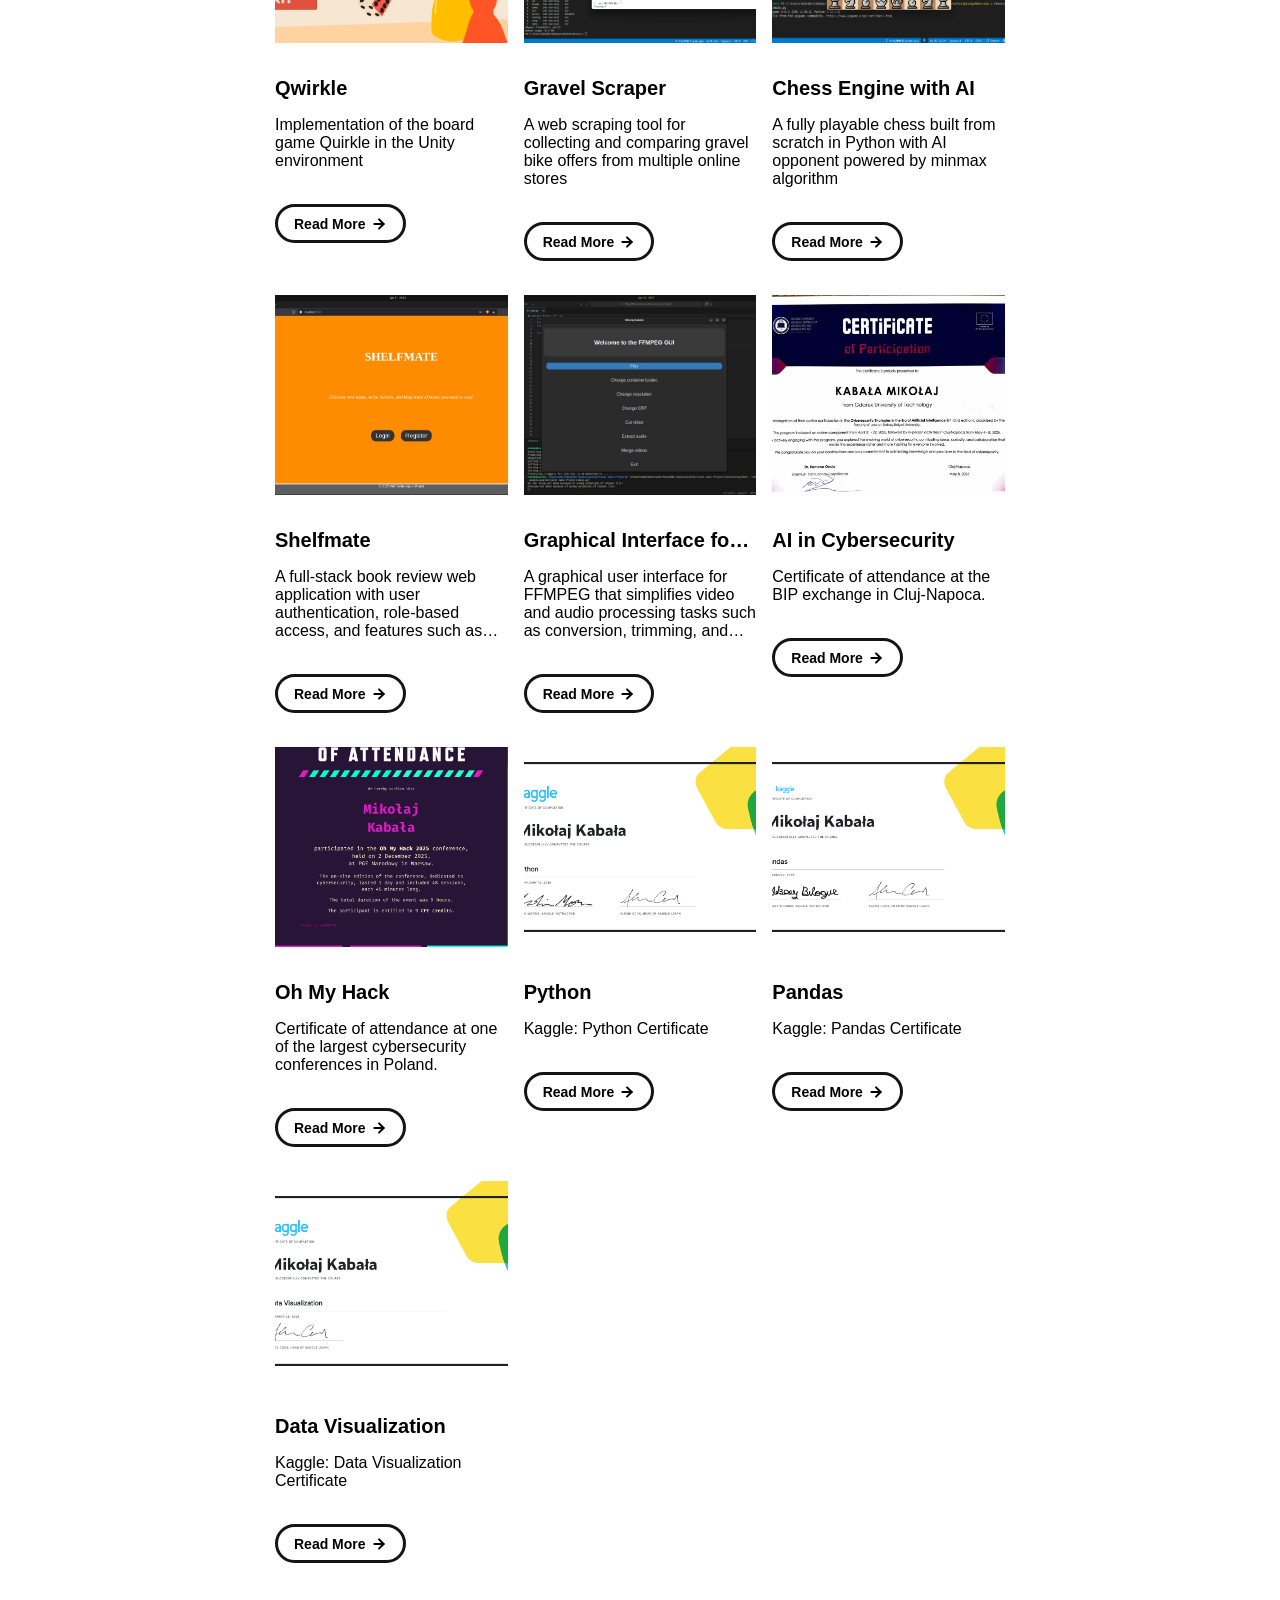
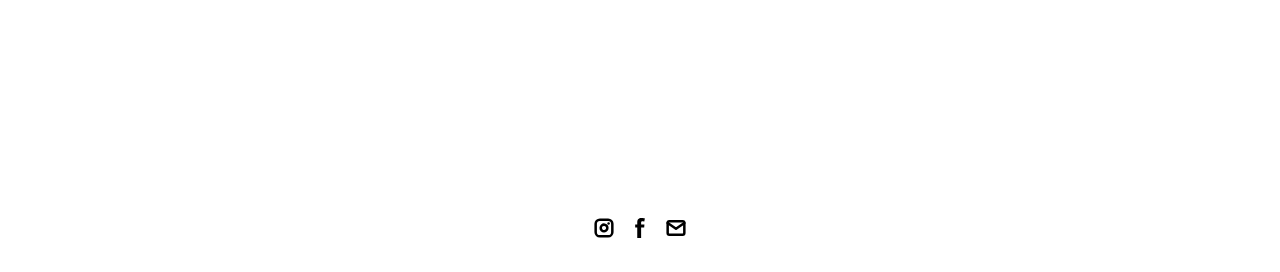
==== commit 3c4723b5: "Adding chess engine" ====
--- a/index.html
+++ b/index.html
@@ -3,7 +3,7 @@
 	<head>
 		<meta charset="utf-8">
 
-    <link rel="icon" href="./assets/images/profile.png" />
+    
 		<title>Portfolio, Mikołaj Kabała</title>
     <meta name="description" content="A portfolio.">
     <meta name="viewport" content="width=device-width, initial-scale=1" />
@@ -114,6 +114,19 @@
             </a>
           </div>
 
+          <!-- Chess  -->
+          <div class="project-card">
+            <img src="./assets/images/chess-pygame/view.png" class="project-image">
+            <div class="project-card-text-container">
+              <div class="subheader-text project-title">Chess Engine with AI</div>
+              <div class="body-text project-card-text">A fully playable chess built from scratch in Python with AI opponent powered by minmax algorithm</div>
+            </div>
+            <a class="button" href="./project-pages/chess.html">
+              <span class="button-text">Read More</span>
+              <image src="./assets/icons/arrow-right.svg" class="right-arrow-icon"/>
+            </a>
+          </div>
+
           <!-- Shelfmate -->
           <div class="project-card">
             <img src="./assets/images/Shelfmate/ShelfmateHome.jpg" class="project-image">
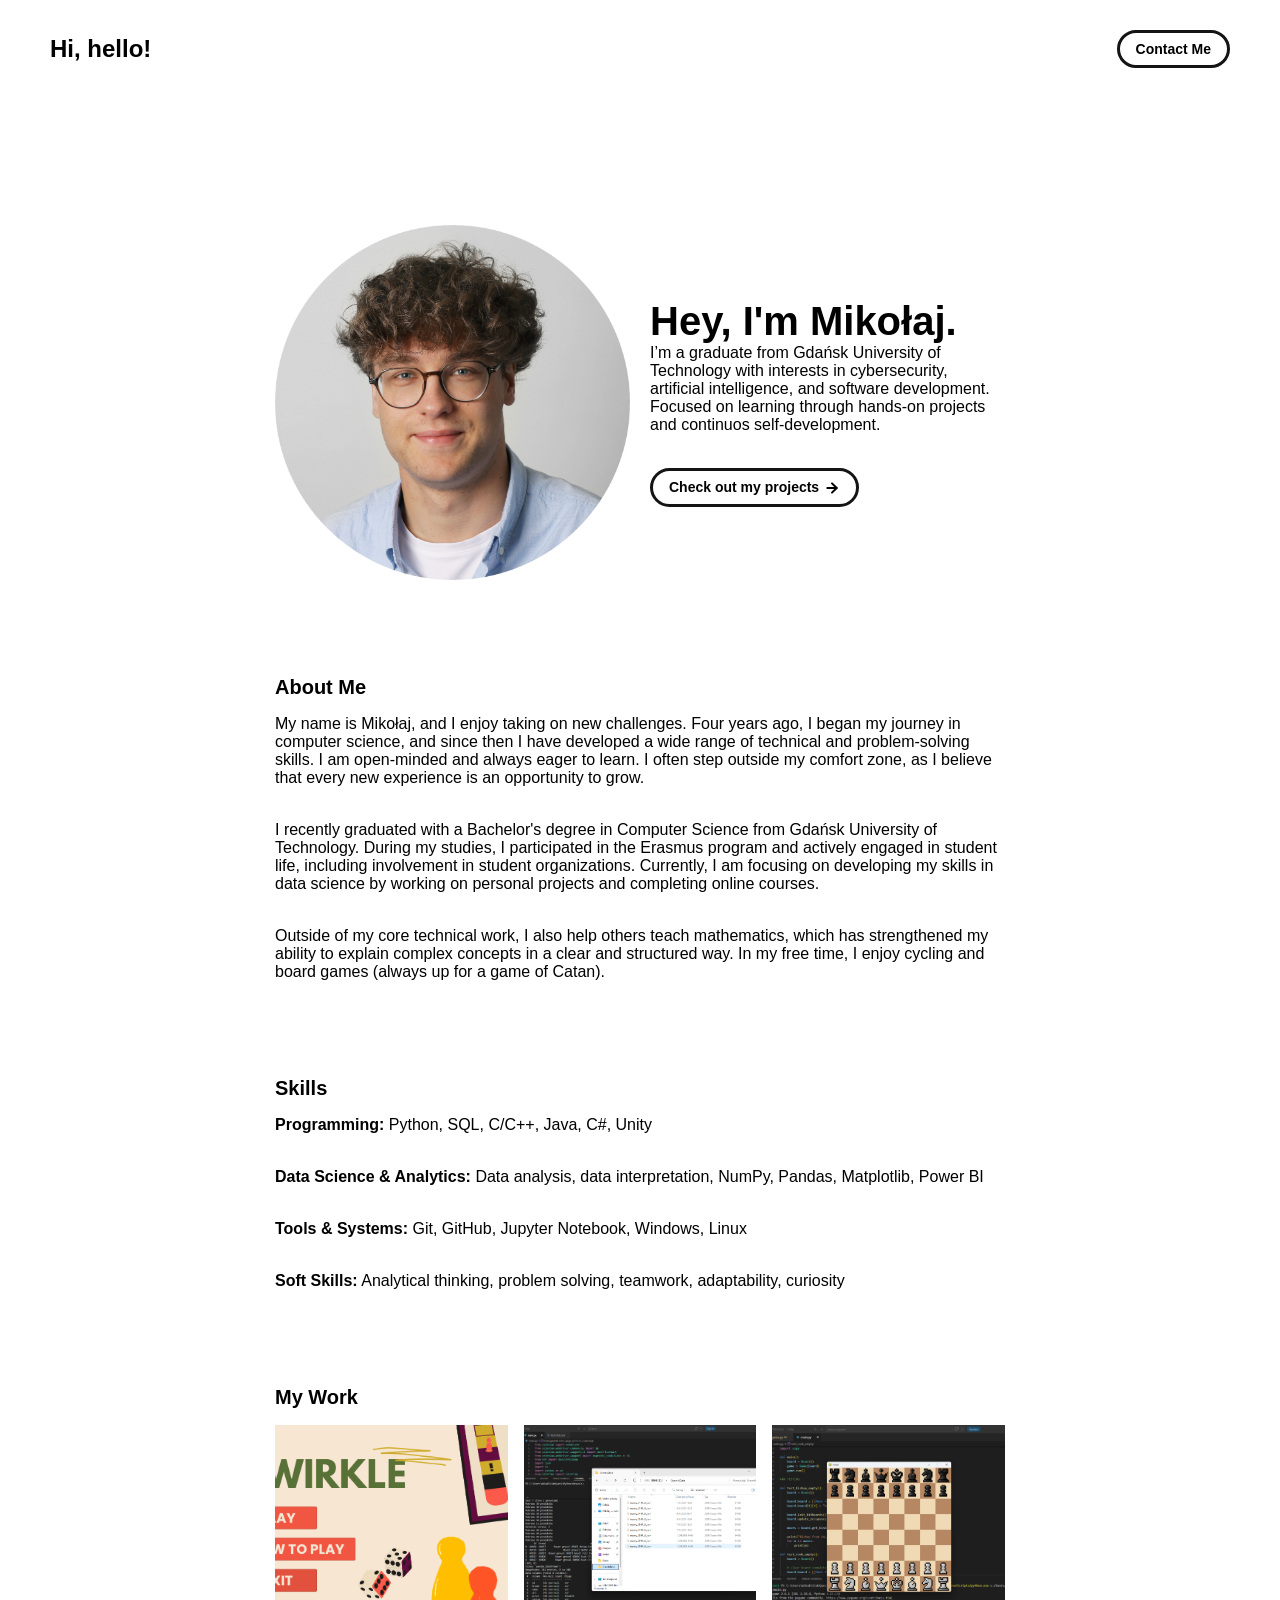
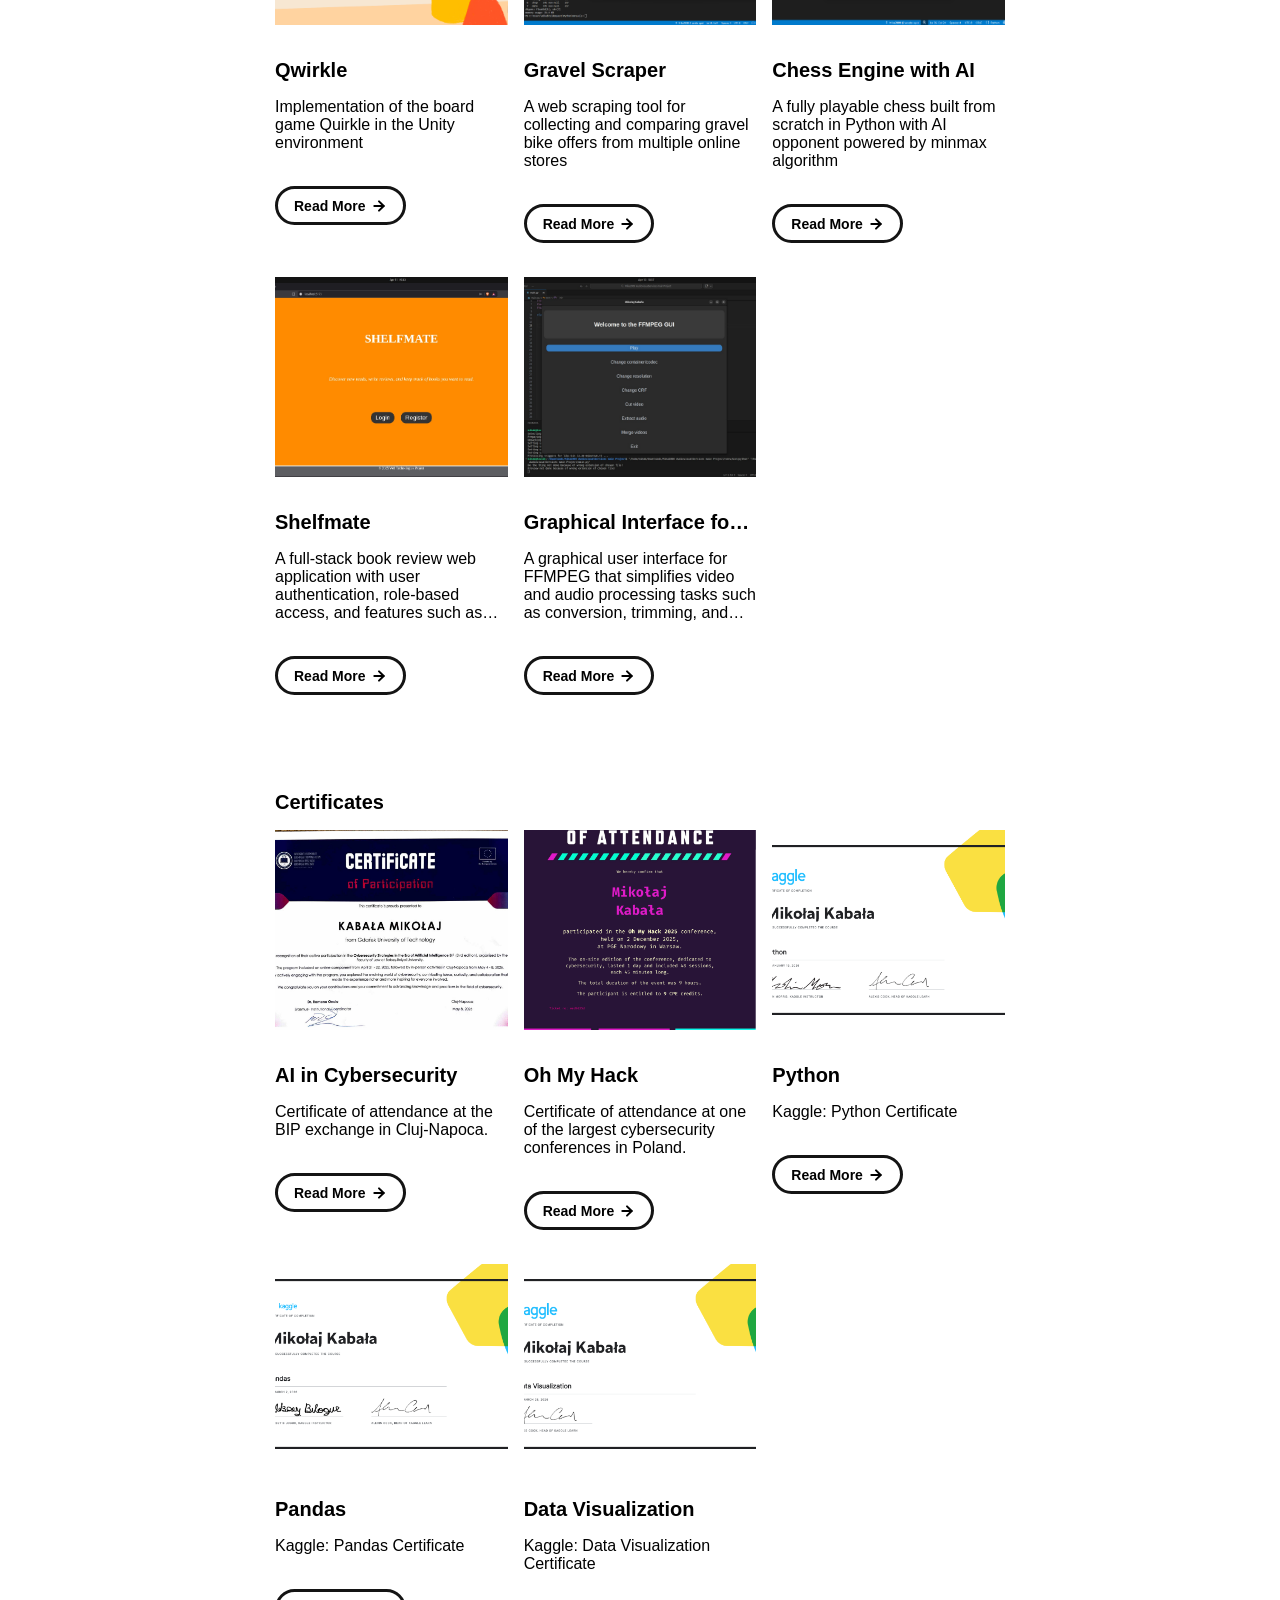
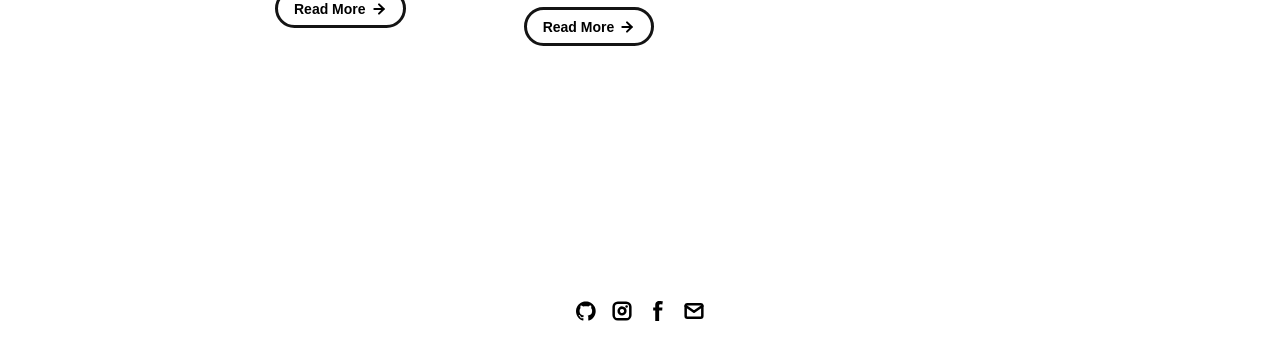
==== commit 06954813: "New Picture, github link, some other minor changes" ====
--- a/index.html
+++ b/index.html
@@ -33,13 +33,13 @@
       <!-- PORTFOLIO HEADER -->
       <div id="portfolio-header">
         <div id="portfolio-header-image-container">
-          <img src="./assets/images/profile.png" class="portfolio-header-image">
+          <img src="./assets/images/CVProfile.JPG" class="portfolio-header-image">
         </div>
 
         <div id="portfolio-header-text-container">
             <div class="header-text">
               <span class="main-title">Hey, I'm Mikołaj.</span>
-              <div class="body-text">I’m a graduate from Gdańsk University of Technology, focused on building my career in data science through hands-on projects and continuous learning.</div>
+              <div class="body-text">I’m a graduate from Gdańsk University of Technology with interests in cybersecurity, artificial intelligence, and software development. Focused on learning through hands-on projects and continuos self-development.</div>
             </div>
             <a class="button" id="my-work-link">
               <span class="button-text">Check out my projects</span> 
@@ -64,11 +64,11 @@
         <div class="skills-section-content">
   
           <div class="body-text">
-            <strong>Programming:</strong> Python, SQL, C/C++, Java, C# (Unity)
-          </div>
-
-          <div class="body-text">
-            <strong>Data Science & Analytics:</strong> Data analysis, data interpretation, NumPy, Pandas, Matplotlib, Seaborn, Power BI
+            <strong>Programming:</strong> Python, SQL, C/C++, Java, C#, Unity
+          </div>
+
+          <div class="body-text">
+            <strong>Data Science & Analytics:</strong> Data analysis, data interpretation, NumPy, Pandas, Matplotlib, Power BI
           </div>
 
           <div class="body-text">
@@ -76,7 +76,7 @@
           </div>
 
           <div class="body-text">
-            <strong>Soft Skills:</strong> Analytical thinking, problem solving, teamwork, adaptability, strong motivation
+            <strong>Soft Skills:</strong> Analytical thinking, problem solving, teamwork, adaptability, curiosity
           </div>
 
         </div>
@@ -152,6 +152,14 @@
               <image src="./assets/icons/arrow-right.svg" class="right-arrow-icon"/>
             </a>
           </div>
+        </div>
+      </div>
+
+      <!-- CERTIFICATES -->
+      <div id="my-work-section">
+        <span class="subheader-text">Certificates</span>
+
+        <div class="projects-container">
           
           <!-- BIP -->
           <div class="project-card">
@@ -225,6 +233,10 @@
     <!-- FOOTER -->
     <div id="footer">
 
+      <a class="icon-link" target="_blank" href="https://github.com/Mika2808">
+        <image src="./assets/icons/github.svg" class="footer-icon"/>
+      </a>
+
       <a class="icon-link" target="_blank" href="https://www.instagram.com/mikolaj.kabalaaa">
         <image src="./assets/icons/instagram.svg" class="footer-icon"/>
       </a>
